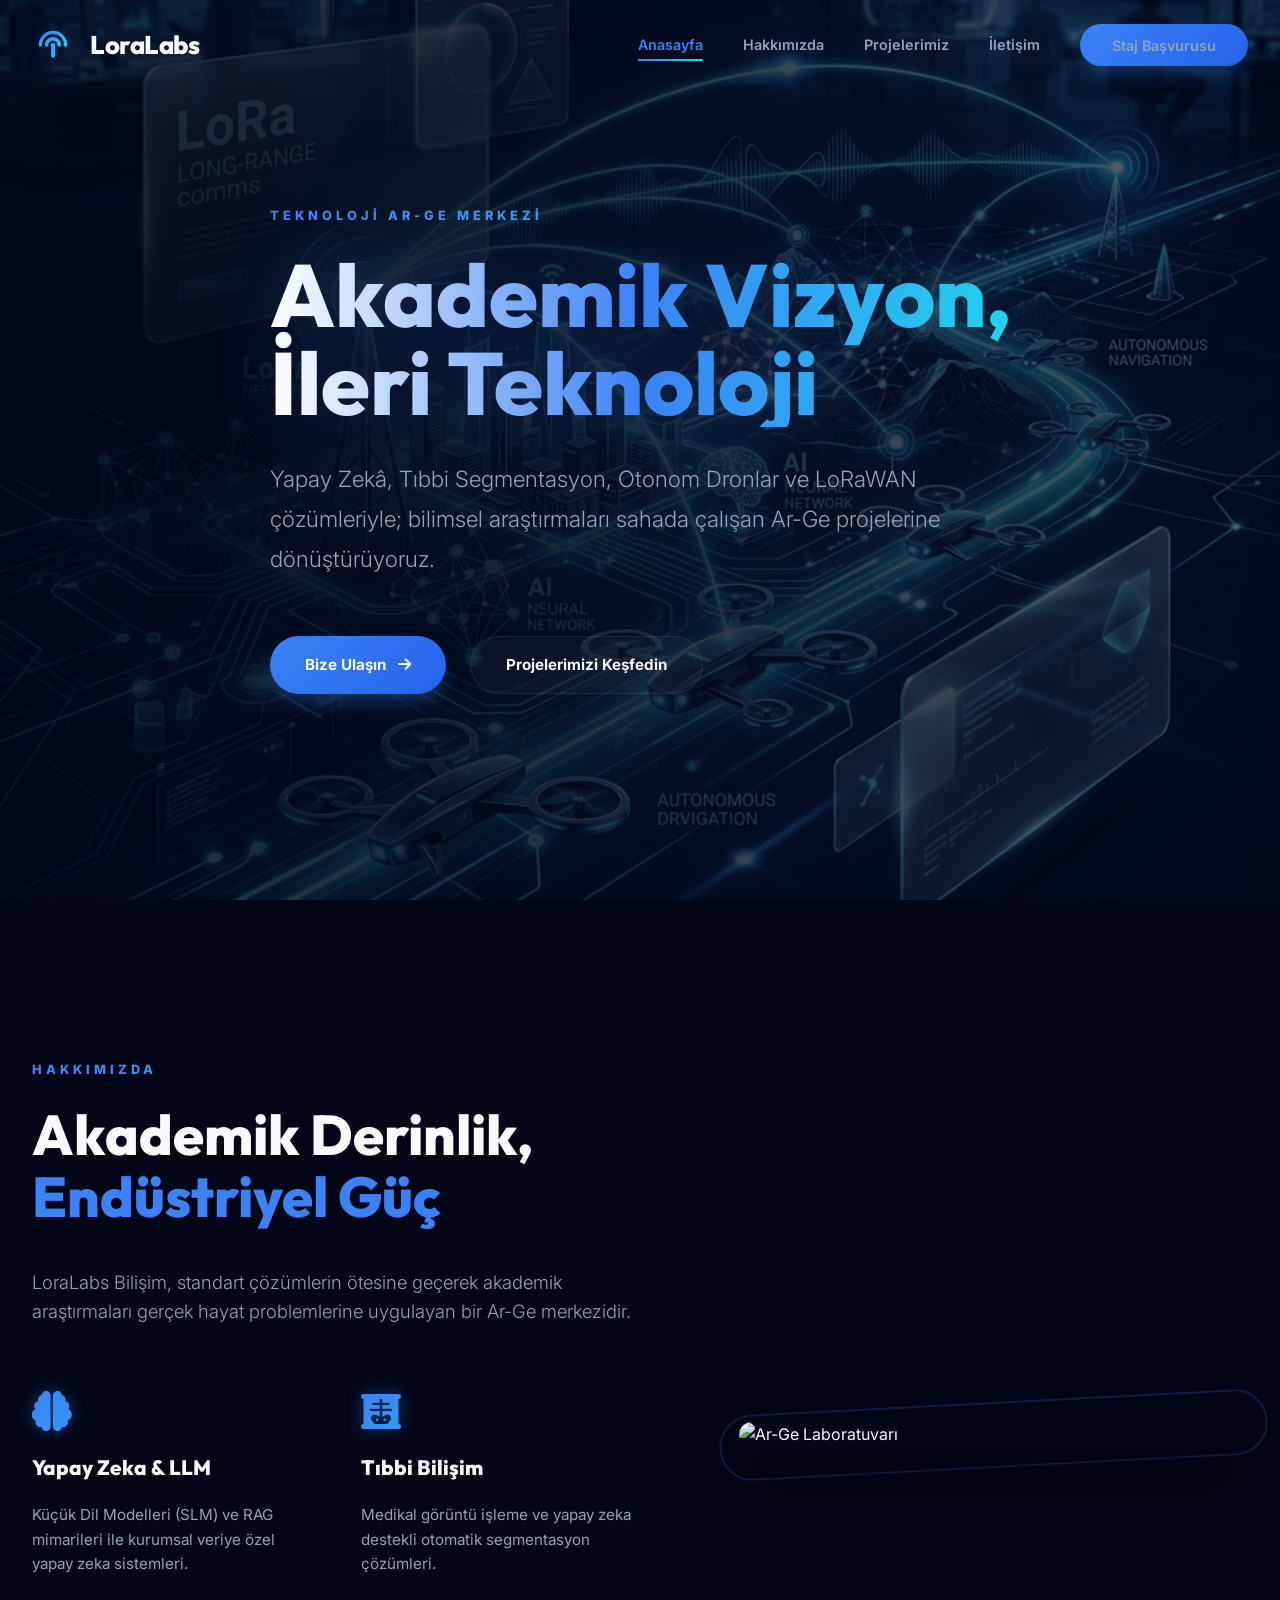
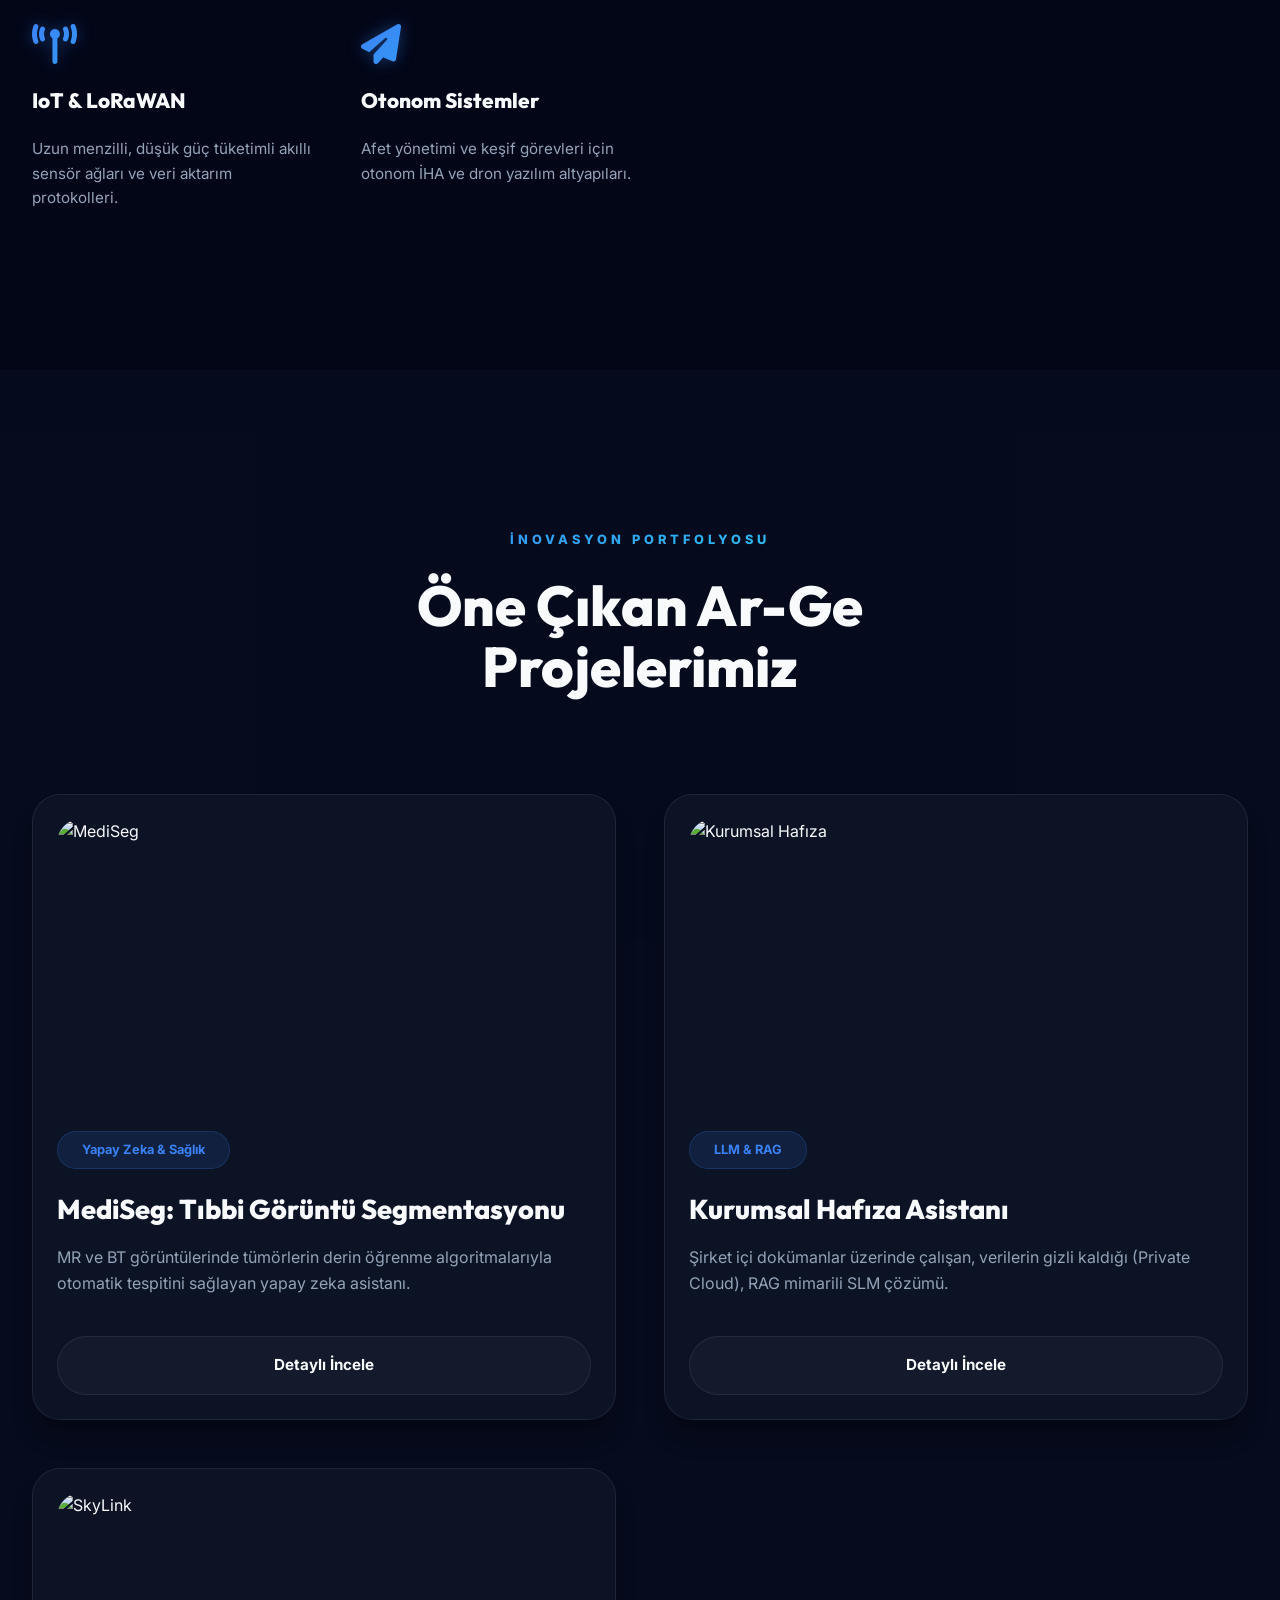
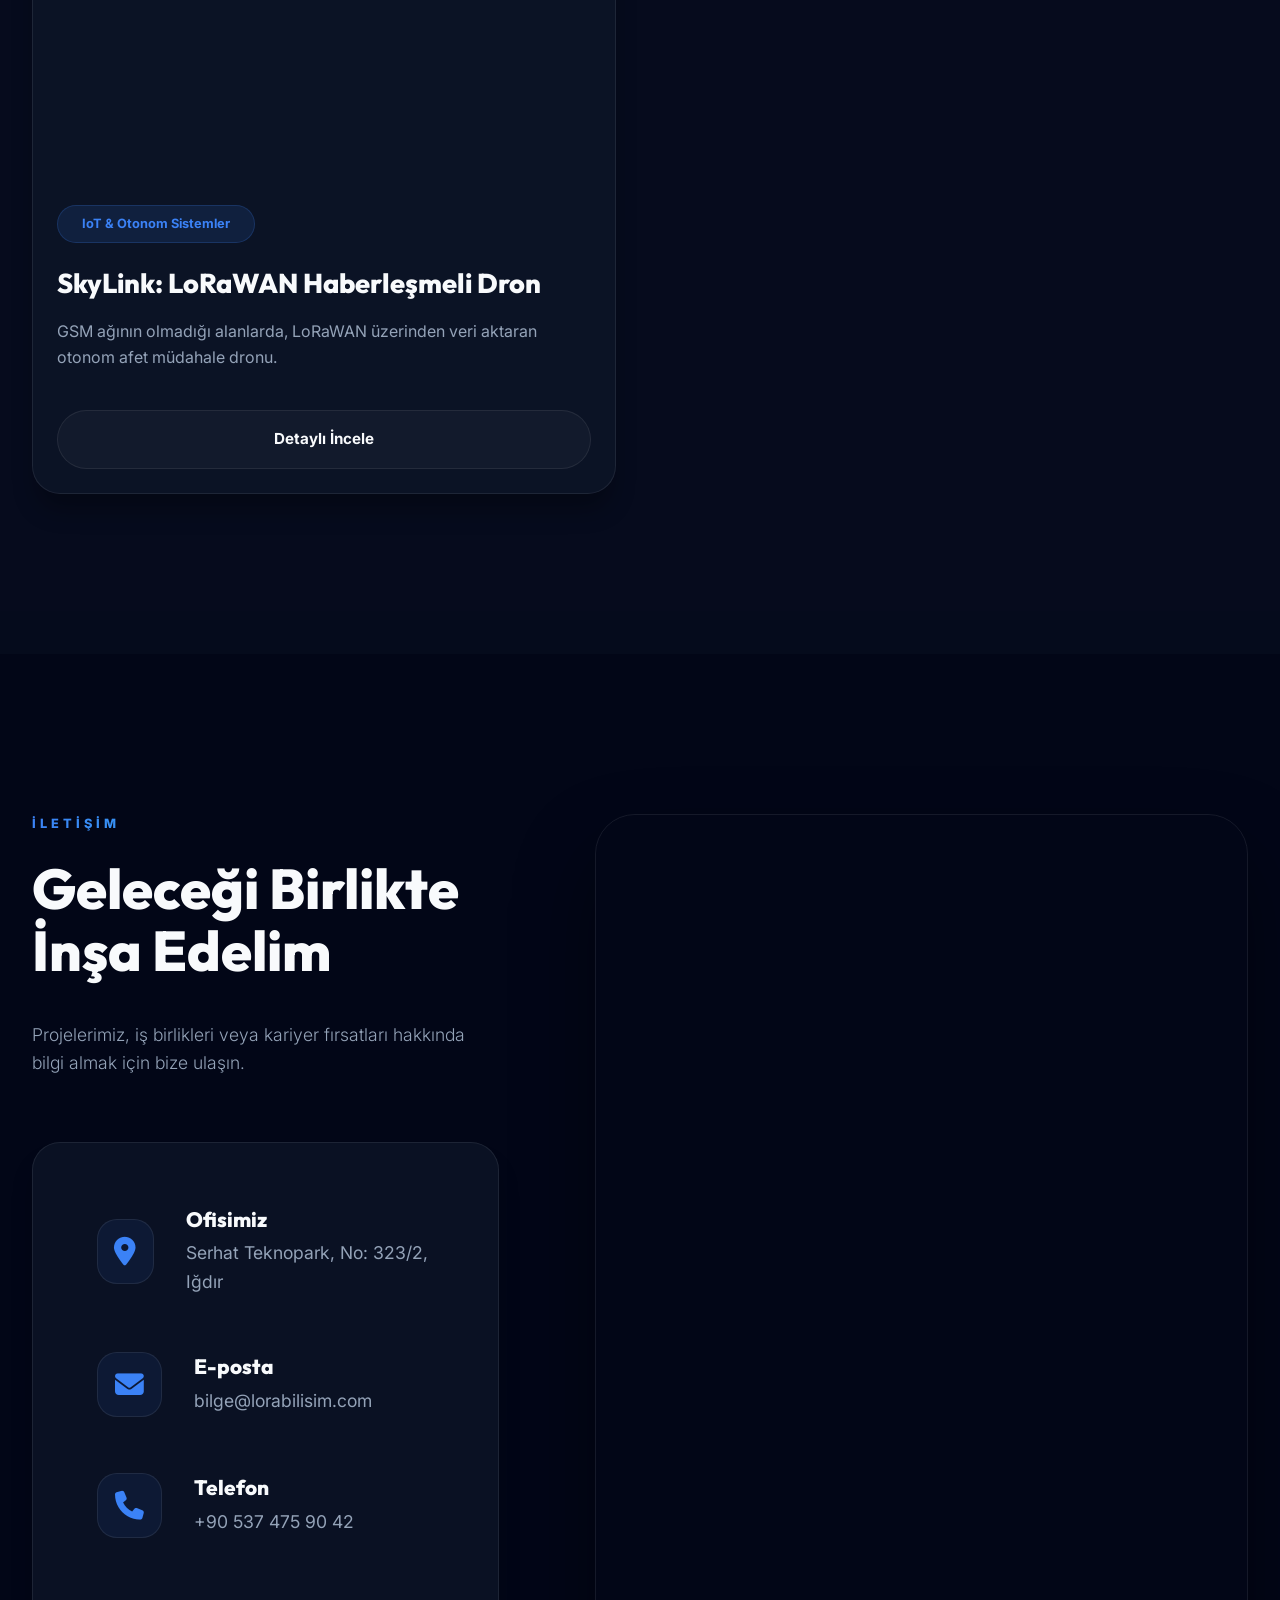
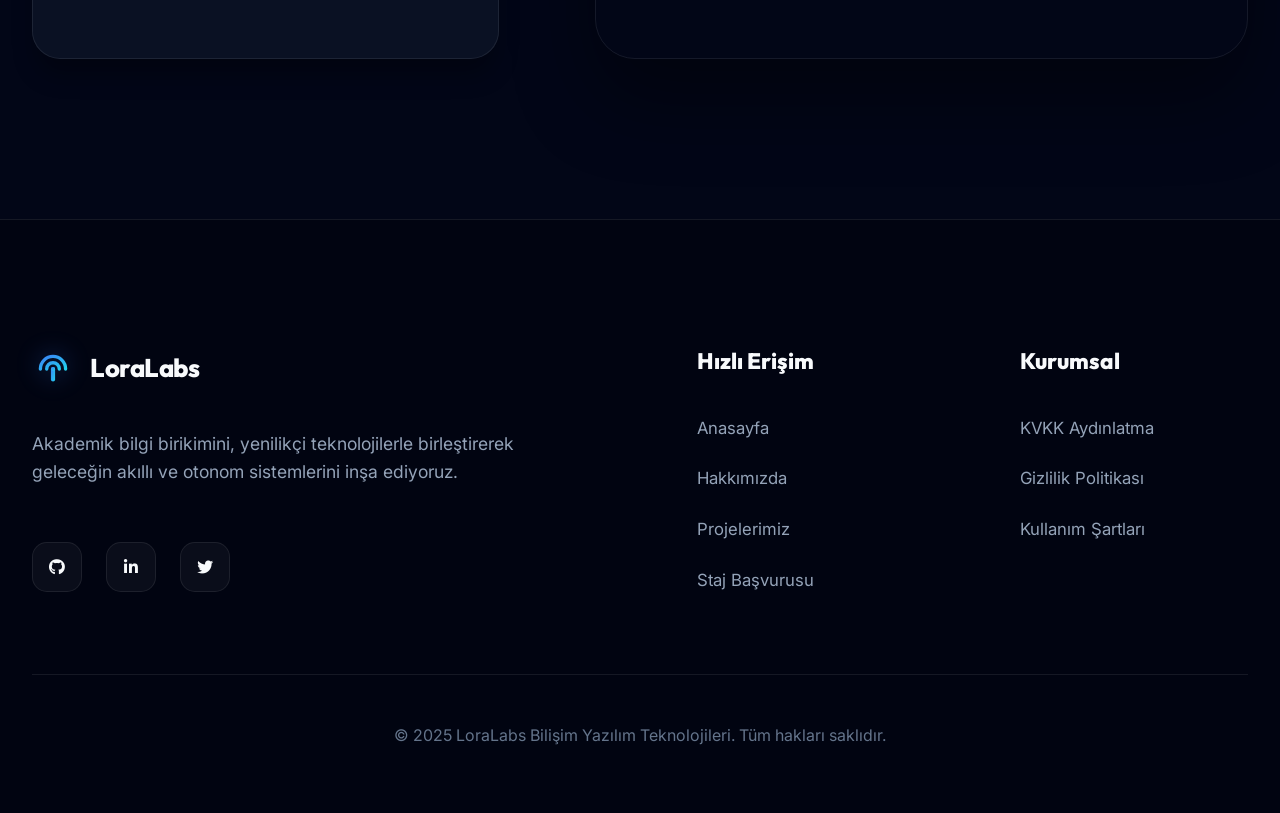
==== index.html @ 4ee9ae0b "Add files via upload" ====
<!DOCTYPE html>
<html lang="tr">
<head>
    <meta charset="UTF-8">
    <meta name="viewport" content="width=device-width, initial-scale=1.0">
    <title>LoraLabs | Akademik Vizyon, İleri Teknoloji Ar-Ge Merkezi</title>
    <meta name="description" content="LoraLabs Bilişim Yazılım Teknolojileri - Yapay Zeka, IoT, LoRaWAN ve Otonom Sistemler Ar-Ge Merkezi.">
    
    <!-- Icons & Fonts -->
    <link rel="stylesheet" href="https://cdnjs.cloudflare.com/ajax/libs/font-awesome/6.4.0/css/all.min.css">
    <link href="https://fonts.googleapis.com/css2?family=Outfit:wght@300;400;600;800&family=Inter:wght@300;400;600&display=swap" rel="stylesheet">
    
    <!-- Custom CSS -->
    <link rel="stylesheet" href="style.css">
</head>
<body>

    <header id="header">
        <div class="container nav-container">
            <a href="index.html" class="logo">
                <img src="logo_lora.svg" alt="LoraLabs">
                <span>LoraLabs</span>
            </a>

            <div class="nav-right">
                <ul class="nav-links" id="nav-links">
                    <li><a href="#home" class="active">Anasayfa</a></li>
                    <li><a href="#about">Hakkımızda</a></li>
                    <li><a href="#projects">Projelerimiz</a></li>
                    <li><a href="#contact">İletişim</a></li>
                    <li><a href="staj.html" class="btn btn-primary" style="padding: 0.6rem 2rem;">Staj Başvurusu</a></li>
                </ul>

                <div class="mobile-toggle" id="mobile-toggle">
                    <i class="fas fa-bars"></i>
                </div>
            </div>
        </div>
    </header>

    <section id="home" class="hero">
        <div class="container">
            <div class="hero-content">
                <span class="section-tag reveal">Teknoloji Ar-Ge Merkezi</span>
                <h1 class="reveal">Akademik Vizyon, <br>İleri Teknoloji</h1>
                <p class="reveal">
                    Yapay Zekâ, Tıbbi Segmentasyon, Otonom Dronlar ve LoRaWAN çözümleriyle; 
                    bilimsel araştırmaları sahada çalışan Ar-Ge projelerine dönüştürüyoruz.
                </p>
                <div class="hero-btns reveal">
                    <a href="#contact" class="btn btn-primary">Bize Ulaşın <i class="fas fa-arrow-right"></i></a>
                    <a href="#projects" class="btn btn-outline">Projelerimizi Keşfedin</a>
                </div>
            </div>
        </div>
    </section>

    <section id="about" class="section">
        <div class="container">
            <div class="about-grid">
                <div class="about-content reveal">
                    <span class="section-tag">Hakkımızda</span>
                    <h2 class="section-title">Akademik Derinlik, <br><span style="color: var(--primary);">Endüstriyel Güç</span></h2>
                    <p style="font-size: 1.15rem; color: var(--text-muted); margin-bottom: 2.5rem; font-weight: 300;">
                        LoraLabs Bilişim, standart çözümlerin ötesine geçerek akademik araştırmaları gerçek hayat problemlerine uygulayan bir Ar-Ge merkezidir. 
                    </p>
                    
                    <div class="feature-grid">
                        <div class="feature-item">
                            <i class="fas fa-brain"></i>
                            <h3>Yapay Zeka & LLM</h3>
                            <p>Küçük Dil Modelleri (SLM) ve RAG mimarileri ile kurumsal veriye özel yapay zeka sistemleri.</p>
                        </div>
                        <div class="feature-item">
                            <i class="fas fa-x-ray"></i>
                            <h3>Tıbbi Bilişim</h3>
                            <p>Medikal görüntü işleme ve yapay zeka destekli otomatik segmentasyon çözümleri.</p>
                        </div>
                        <div class="feature-item">
                            <i class="fas fa-broadcast-tower"></i>
                            <h3>IoT & LoRaWAN</h3>
                            <p>Uzun menzilli, düşük güç tüketimli akıllı sensör ağları ve veri aktarım protokolleri.</p>
                        </div>
                        <div class="feature-item">
                            <i class="fas fa-paper-plane"></i>
                            <h3>Otonom Sistemler</h3>
                            <p>Afet yönetimi ve keşif görevleri için otonom İHA ve dron yazılım altyapıları.</p>
                        </div>
                    </div>
                </div>
                <div class="about-image reveal">
                    <img src="https://images.unsplash.com/photo-1581091226825-a6a2a5aee158?ixlib=rb-1.2.1&auto=format&fit=crop&w=1200&q=80" alt="Ar-Ge Laboratuvarı">
                </div>
            </div>
        </div>
    </section>

    <section id="projects" class="section" style="background: rgba(15, 23, 42, 0.3);">
        <div class="container">
            <div style="text-align: center; max-width: 750px; margin: 0 auto 5rem;">
                <span class="section-tag reveal">İnovasyon Portfolyosu</span>
                <h2 class="section-title reveal">Öne Çıkan Ar-Ge Projelerimiz</h2>
            </div>

            <div class="projects-grid">
                <!-- Project 1 -->
                <div class="project-card glass-card reveal">
                    <div class="project-img">
                        <img src="https://images.unsplash.com/photo-1576091160399-112ba8d25d1d?ixlib=rb-1.2.1&auto=format&fit=crop&w=800&q=80" alt="MediSeg">
                    </div>
                    <span class="project-tag">Yapay Zeka & Sağlık</span>
                    <h3>MediSeg: Tıbbi Görüntü Segmentasyonu</h3>
                    <p>MR ve BT görüntülerinde tümörlerin derin öğrenme algoritmalarıyla otomatik tespitini sağlayan yapay zeka asistanı.</p>
                    <a href="#" class="btn btn-outline" style="width: 100%;">Detaylı İncele</a>
                </div>

                <!-- Project 2 -->
                <div class="project-card glass-card reveal">
                    <div class="project-img">
                        <img src="https://images.unsplash.com/photo-1677442136019-21780ecad995?ixlib=rb-1.2.1&auto=format&fit=crop&w=800&q=80" alt="Kurumsal Hafıza">
                    </div>
                    <span class="project-tag">LLM & RAG</span>
                    <h3>Kurumsal Hafıza Asistanı</h3>
                    <p>Şirket içi dokümanlar üzerinde çalışan, verilerin gizli kaldığı (Private Cloud), RAG mimarili SLM çözümü.</p>
                    <a href="#" class="btn btn-outline" style="width: 100%;">Detaylı İncele</a>
                </div>

                <!-- Project 3 -->
                <div class="project-card glass-card reveal">
                    <div class="project-img">
                        <img src="https://images.unsplash.com/photo-1473968512647-3e447244af8f?ixlib=rb-1.2.1&auto=format&fit=crop&w=800&q=80" alt="SkyLink">
                    </div>
                    <span class="project-tag">IoT & Otonom Sistemler</span>
                    <h3>SkyLink: LoRaWAN Haberleşmeli Dron</h3>
                    <p>GSM ağının olmadığı alanlarda, LoRaWAN üzerinden veri aktaran otonom afet müdahale dronu.</p>
                    <a href="#" class="btn btn-outline" style="width: 100%;">Detaylı İncele</a>
                </div>
            </div>
        </div>
    </section>

    <section id="contact" class="section">
        <div class="container">
            <div class="contact-content">
                <div class="contact-info reveal">
                    <span class="section-tag">İletişim</span>
                    <h2 class="section-title">Geleceği Birlikte <br>İnşa Edelim</h2>
                    <p style="margin-bottom: 4rem; color: var(--text-muted); font-size: 1.1rem; font-weight: 300;">
                        Projelerimiz, iş birlikleri veya kariyer fırsatları hakkında bilgi almak için bize ulaşın.
                    </p>

                    <div class="contact-info-card glass-card">
                        <div class="contact-item">
                            <i class="fas fa-map-marker-alt"></i>
                            <div>
                                <h4>Ofisimiz</h4>
                                <p>Serhat Teknopark, No: 323/2, Iğdır</p>
                            </div>
                        </div>
                        <div class="contact-item">
                            <i class="fas fa-envelope"></i>
                            <div>
                                <h4>E-posta</h4>
                                <a href="mailto:bilge@lorabilisim.com">bilge@lorabilisim.com</a>
                            </div>
                        </div>
                        <div class="contact-item">
                            <i class="fas fa-phone"></i>
                            <div>
                                <h4>Telefon</h4>
                                <a href="tel:+905374759042">+90 537 475 90 42</a>
                            </div>
                        </div>
                    </div>
                </div>

                <div class="map-wrapper reveal">
                    <iframe src="https://www.google.com/maps/embed?pb=!1m18!1m12!1m3!1d98072.27064853944!2d43.99946464945454!3d39.8124095617356!2m3!1f0!2f0!3f0!3m2!1i1024!2i768!4f13.1!3m3!1m2!1s0x406b2fab2a184fc9%3A0x3221cb3bac043e25!2sLoraLabs%20Bili%C5%9Fim%20Yaz%C4%B1l%C4%B1m%20Teknolojileri!5e0!3m2!1str!2str!4v1763994127459!5m2!1str!2str" width="100%" height="100%" style="border:0;" allowfullscreen="" loading="lazy"></iframe>
                </div>
            </div>
        </div>
    </section>

    <footer>
        <div class="container">
            <div class="footer-grid">
                <div class="footer-about">
                    <a href="#" class="logo">
                        <img src="logo_lora.svg" alt="LoraLabs">
                        <span>LoraLabs</span>
                    </a>
                    <p>Akademik bilgi birikimini, yenilikçi teknolojilerle birleştirerek geleceğin akıllı ve otonom sistemlerini inşa ediyoruz.</p>
                    <div class="social-links">
                        <a href="https://github.com/lorabilisim" target="_blank"><i class="fab fa-github"></i></a>
                        <a href="#"><i class="fab fa-linkedin-in"></i></a>
                        <a href="#"><i class="fab fa-twitter"></i></a>
                    </div>
                </div>
                <div class="footer-links">
                    <h4>Hızlı Erişim</h4>
                    <ul>
                        <li><a href="#home">Anasayfa</a></li>
                        <li><a href="#about">Hakkımızda</a></li>
                        <li><a href="#projects">Projelerimiz</a></li>
                        <li><a href="staj.html">Staj Başvurusu</a></li>
                    </ul>
                </div>
                <div class="footer-links">
                    <h4>Kurumsal</h4>
                    <ul>
                        <li><a href="#">KVKK Aydınlatma</a></li>
                        <li><a href="#">Gizlilik Politikası</a></li>
                        <li><a href="#">Kullanım Şartları</a></li>
                    </ul>
                </div>
            </div>
            <div class="footer-bottom">
                <p>&copy; 2025 LoraLabs Bilişim Yazılım Teknolojileri. Tüm hakları saklıdır.</p>
            </div>
        </div>
    </footer>

    <!-- Scripts -->
    <script src="main.js"></script>

    <!-- Google Translate (Optional) -->
    <div id="google_translate_element" style="position: fixed; bottom: 20px; left: 20px; z-index: 2000; opacity: 0.8;"></div>
    <script type="text/javascript">
        function googleTranslateElementInit() {
            new google.translate.TranslateElement({
                pageLanguage: 'tr',
                includedLanguages: 'tr,en,de,fr,es',
                layout: google.translate.TranslateElement.InlineLayout.SIMPLE
            }, 'google_translate_element');
        }
    </script>
    <script type="text/javascript" src="//translate.google.com/translate_a/element.js?cb=googleTranslateElementInit"></script>
</body>
</html>
---- style.css ----
/* 
    LoraLabs Professional Design System
    Colors: Deep Navy, Electric Blue, Cyan
    Fonts: Outfit (Headings), Inter (Body)
*/

:root {
    /* Primary Colors */
    --primary: #3b82f6;
    --primary-dark: #2563eb;
    --primary-light: #60a5fa;
    --primary-glow: rgba(59, 130, 246, 0.4);
    
    /* Semantic Colors */
    --accent: #22d3ee;
    --accent-glow: rgba(34, 211, 238, 0.3);
    --secondary: #0f172a;
    --background: #020617;
    --surface: #0f172a;
    
    /* Text Colors */
    --text-main: #f8fafc;
    --text-muted: #94a3b8;
    --text-dim: #64748b;
    
    /* Glassmorphism */
    --glass-bg: rgba(15, 23, 42, 0.7);
    --glass-border: rgba(255, 255, 255, 0.08);
    --glass-hover: rgba(30, 41, 59, 0.9);
    
    /* Transitions & Shadow */
    --transition-fast: all 0.2s cubic-bezier(0.4, 0, 0.2, 1);
    --transition-base: all 0.4s cubic-bezier(0.4, 0, 0.2, 1);
    --transition-slow: all 0.8s cubic-bezier(0.4, 0, 0.2, 1);
    --shadow-sm: 0 4px 6px -1px rgba(0, 0, 0, 0.1);
    --shadow-xl: 0 20px 25px -5px rgba(0, 0, 0, 0.3);
}

/* --- Base Reset --- */
* {
    margin: 0;
    padding: 0;
    box-sizing: border-box;
    -webkit-font-smoothing: antialiased;
    -moz-osx-font-smoothing: grayscale;
    -webkit-tap-highlight-color: transparent; /* Professional touch feel */
}

html {
    scroll-behavior: smooth;
    font-size: 16px;
}

body {
    background-color: var(--background);
    color: var(--text-main);
    font-family: 'Inter', sans-serif;
    line-height: 1.6;
    overflow-x: hidden;
}

body.menu-open {
    overflow: hidden; /* Prevent background scroll when menu is open */
}

h1, h2, h3, h4, .logo {
    font-family: 'Outfit', sans-serif;
    font-weight: 800;
    line-height: 1.2;
}

a {
    text-decoration: none;
    color: inherit;
    transition: var(--transition-fast);
}

ul {
    list-style: none;
}

img {
    max-width: 100%;
    display: block;
}

/* --- Scrollbar --- */
::-webkit-scrollbar { width: 8px; }
::-webkit-scrollbar-track { background: var(--background); }
::-webkit-scrollbar-thumb { 
    background: linear-gradient(var(--primary), var(--accent));
    border-radius: 10px; 
}

/* --- Layout Components --- */
.container {
    max-width: 1280px;
    margin: 0 auto;
    padding: 0 2rem;
}

.section {
    padding: 10rem 0;
    position: relative;
}

.glass-card {
    background: var(--glass-bg);
    backdrop-filter: blur(16px);
    -webkit-backdrop-filter: blur(16px);
    border: 1px solid var(--glass-border);
    border-radius: 28px;
    box-shadow: var(--shadow-xl);
}

/* --- Buttons --- */
.btn {
    display: inline-flex;
    align-items: center;
    justify-content: center;
    gap: 0.75rem;
    padding: 1rem 2.2rem;
    border-radius: 50px;
    font-weight: 700;
    font-size: 0.95rem;
    cursor: pointer;
    border: none;
    transition: var(--transition-base);
    position: relative;
    overflow: hidden;
    z-index: 1;
}

.btn::before {
    content: '';
    position: absolute;
    top: 0; left: 0; width: 100%; height: 100%;
    background: linear-gradient(45deg, transparent, rgba(255,255,255,0.1), transparent);
    transform: translateX(-100%);
    transition: 0.5s;
    z-index: -1;
}

.btn:hover::before {
    transform: translateX(100%);
}

.btn-primary {
    background: linear-gradient(135deg, var(--primary), var(--primary-dark));
    color: white;
    box-shadow: 0 10px 20px -5px var(--primary-glow);
}

.btn-primary:hover {
    transform: translateY(-4px);
    box-shadow: 0 15px 30px -5px var(--primary-glow);
}

.btn-outline {
    background: rgba(255, 255, 255, 0.03);
    border: 1px solid var(--glass-border);
    color: var(--text-main);
}

.btn-outline:hover {
    background: rgba(255, 255, 255, 0.08);
    border-color: var(--primary);
    transform: translateY(-4px);
}

/* --- Header & Navigation --- */
header {
    position: fixed;
    top: 0;
    width: 100%;
    z-index: 1000;
    transition: var(--transition-base);
    padding: 1.5rem 0;
}

header.scrolled {
    padding: 0.8rem 0;
    background: rgba(2, 6, 23, 0.9);
    backdrop-filter: blur(25px);
    border-bottom: 1px solid var(--glass-border);
    box-shadow: 0 10px 30px rgba(0,0,0,0.3);
}

.nav-container {
    display: flex;
    justify-content: space-between;
    align-items: center;
}

.logo {
    display: flex;
    align-items: center;
    gap: 1rem;
    font-size: 1.6rem;
    letter-spacing: -0.5px;
    z-index: 1002;
}

.logo img {
    height: 42px;
    width: auto;
    filter: drop-shadow(0 0 12px var(--primary-glow));
    transition: var(--transition-base);
}

header.scrolled .logo img {
    height: 36px;
}

.nav-right {
    display: flex;
    align-items: center;
    gap: 2rem;
}

.nav-links {
    display: flex;
    gap: 2.5rem;
    align-items: center;
}

.nav-links a {
    color: var(--text-muted);
    font-weight: 600;
    font-size: 0.9rem;
    position: relative;
    padding: 0.5rem 0;
    transition: var(--transition-fast);
}

.nav-links a:hover, .nav-links a.active {
    color: var(--primary);
}

.nav-links a::after {
    content: '';
    position: absolute;
    bottom: 0; left: 0; width: 0; height: 2px;
    background: linear-gradient(to right, var(--primary), var(--accent));
    transition: var(--transition-base);
}

.nav-links a:hover::after, .nav-links a.active::after {
    width: 100%;
}

.mobile-toggle {
    display: none;
    font-size: 1.5rem;
    color: var(--text-main);
    cursor: pointer;
    z-index: 1002;
    padding: 0.5rem;
    transition: var(--transition-fast);
}

.mobile-toggle:hover {
    color: var(--primary);
    transform: scale(1.1);
}

/* --- Hero Section --- */
.hero {
    height: 100vh;
    display: flex;
    align-items: center;
    background: url('hero_bg.png') no-repeat center center/cover;
    position: relative;
    overflow: hidden;
}

.hero::before {
    content: '';
    position: absolute;
    inset: 0;
    background: radial-gradient(circle at 20% 50%, rgba(2, 6, 23, 0.95) 0%, rgba(2, 6, 23, 0.6) 100%);
}

.hero-content {
    position: relative;
    z-index: 2;
    max-width: 850px;
}

.hero-content h1 {
    font-size: clamp(3rem, 10vw, 5.5rem);
    line-height: 1;
    margin-bottom: 2rem;
    background: linear-gradient(to right, #fff, var(--primary), var(--accent));
    -webkit-background-clip: text;
    -webkit-text-fill-color: transparent;
    filter: drop-shadow(0 0 30px rgba(59, 130, 246, 0.2));
}

.hero-content p {
    font-size: 1.4rem;
    color: var(--text-muted);
    margin-bottom: 3.5rem;
    max-width: 700px;
    font-weight: 300;
    line-height: 1.8;
}

.hero-btns {
    display: flex;
    gap: 1.5rem;
}

/* --- About Section --- */
.about-grid {
    display: grid;
    grid-template-columns: 1.2fr 1fr;
    gap: 6rem;
    align-items: center;
}

.section-tag {
    color: var(--primary);
    text-transform: uppercase;
    font-weight: 800;
    letter-spacing: 4px;
    font-size: 0.8rem;
    margin-bottom: 1.5rem;
    display: block;
    background: linear-gradient(to right, var(--primary), var(--accent));
    -webkit-background-clip: text;
    -webkit-text-fill-color: transparent;
}

.section-title {
    font-size: 3.5rem;
    margin-bottom: 2.5rem;
    line-height: 1.1;
}

.feature-grid {
    display: grid;
    grid-template-columns: 1fr 1fr;
    gap: 3rem;
    margin-top: 4rem;
}

.feature-item {
    display: flex;
    flex-direction: column;
    gap: 1.5rem;
}

.feature-item i {
    font-size: 2.5rem;
    color: var(--primary);
    background: linear-gradient(135deg, var(--primary), var(--accent));
    -webkit-background-clip: text;
    -webkit-text-fill-color: transparent;
    filter: drop-shadow(0 0 8px var(--primary-glow));
}

.feature-item h3 {
    font-size: 1.3rem;
    color: var(--text-main);
}

.feature-item p {
    font-size: 0.95rem;
    color: var(--text-muted);
}

.about-image {
    position: relative;
}

.about-image img {
    width: 100%;
    border-radius: 48px;
    position: relative;
    z-index: 2;
    box-shadow: 0 30px 60px rgba(0,0,0,0.6);
}

.about-image::after {
    content: '';
    position: absolute;
    inset: -20px;
    border: 2px solid var(--primary);
    border-radius: 55px;
    z-index: 1;
    opacity: 0.2;
    transform: rotate(-3deg);
}

/* --- Projects Section --- */
.projects-grid {
    display: grid;
    grid-template-columns: repeat(auto-fit, minmax(380px, 1fr));
    gap: 3rem;
    margin-top: 6rem;
}

.project-card {
    padding: 1.5rem;
    transition: var(--transition-base);
    border: 1px solid var(--glass-border);
}

.project-card:hover {
    transform: translateY(-20px) scale(1.02);
    border-color: var(--primary);
    background: var(--glass-hover);
}

.project-img {
    width: 100%;
    height: 280px;
    border-radius: 24px;
    overflow: hidden;
    margin-bottom: 2rem;
    position: relative;
}

.project-img img {
    width: 100%;
    height: 100%;
    object-fit: cover;
    transition: transform 0.8s ease;
}

.project-card:hover .project-img img {
    transform: scale(1.15);
}

.project-tag {
    background: rgba(59, 130, 246, 0.12);
    color: var(--primary);
    padding: 0.5rem 1.5rem;
    border-radius: 30px;
    font-size: 0.8rem;
    font-weight: 700;
    margin-bottom: 1.5rem;
    display: inline-block;
    border: 1px solid rgba(59, 130, 246, 0.2);
}

.project-card h3 {
    font-size: 1.7rem;
    margin-bottom: 1.2rem;
}

.project-card p {
    color: var(--text-muted);
    font-size: 1rem;
    margin-bottom: 2.5rem;
}

/* --- Contact Section --- */
.contact-content {
    display: grid;
    grid-template-columns: 1fr 1.4fr;
    gap: 6rem;
}

.contact-info-card {
    padding: 4rem;
}

.contact-item {
    display: flex;
    align-items: center;
    gap: 2rem;
    margin-bottom: 3.5rem;
}

.contact-item i {
    font-size: 1.8rem;
    color: var(--primary);
    background: rgba(59, 130, 246, 0.08);
    width: 65px;
    height: 65px;
    display: flex;
    align-items: center;
    justify-content: center;
    border-radius: 20px;
    border: 1px solid var(--glass-border);
}

.contact-item h4 {
    font-size: 1.3rem;
    margin-bottom: 0.5rem;
}

.contact-item p, .contact-item a {
    color: var(--text-muted);
    font-size: 1.1rem;
}

.map-wrapper {
    border-radius: 40px;
    overflow: hidden;
    border: 1px solid var(--glass-border);
    height: 100%;
    min-height: 500px;
    box-shadow: 0 40px 80px rgba(0,0,0,0.4);
}

/* --- Footer --- */
footer {
    padding: 8rem 0 4rem;
    background: #010411;
    border-top: 1px solid var(--glass-border);
}

.footer-grid {
    display: grid;
    grid-template-columns: 2.5fr 1fr 1fr;
    gap: 6rem;
    margin-bottom: 5rem;
}

.footer-about p {
    color: var(--text-muted);
    margin-top: 2.5rem;
    max-width: 500px;
    font-size: 1.1rem;
}

.footer-links h4 {
    margin-bottom: 2.5rem;
    font-size: 1.4rem;
}

.footer-links ul {
    display: grid;
    gap: 1.5rem;
}

.footer-links a {
    color: var(--text-muted);
    font-size: 1.05rem;
}

.footer-links a:hover {
    color: var(--primary);
    padding-left: 10px;
}

.social-links {
    display: flex;
    gap: 1.5rem;
    margin-top: 3.5rem;
}

.social-links a {
    width: 50px;
    height: 50px;
    display: flex;
    align-items: center;
    justify-content: center;
    border-radius: 15px;
    background: rgba(255, 255, 255, 0.04);
    color: var(--text-main);
    border: 1px solid var(--glass-border);
}

.social-links a:hover {
    background: var(--primary);
    transform: translateY(-8px);
}

.footer-bottom {
    text-align: center;
    padding-top: 3rem;
    border-top: 1px solid var(--glass-border);
    color: var(--text-dim);
    font-size: 1rem;
}

/* --- Animations --- */
.reveal {
    opacity: 0;
    transform: translateY(50px);
    transition: var(--transition-slow);
}

.reveal.active {
    opacity: 1;
    transform: translateY(0);
}

/* --- Staj Form Styles --- */
.form-card {
    max-width: 800px;
    margin: 0 auto;
    padding: 4rem;
}

.form-group {
    margin-bottom: 2rem;
}

.form-group label {
    display: block;
    margin-bottom: 0.8rem;
    font-weight: 600;
    color: var(--text-muted);
}

.form-group input, 
.form-group select, 
.form-group textarea {
    width: 100%;
    padding: 1.2rem;
    background: rgba(255, 255, 255, 0.03);
    border: 1px solid var(--glass-border);
    border-radius: 16px;
    color: white;
    font-size: 1rem;
    transition: var(--transition-base);
}

.form-group input:focus, 
.form-group select:focus, 
.form-group textarea:focus {
    outline: none;
    border-color: var(--primary);
    background: rgba(255, 255, 255, 0.07);
    box-shadow: 0 0 0 4px var(--primary-glow);
}

/* --- Responsive --- */
/* --- Responsive & Pro Mobile UI --- */
@media (max-width: 1024px) {
    .nav-links {
        position: fixed;
        top: 0;
        right: -100%;
        width: 100%;
        height: 100vh;
        background: rgba(2, 6, 23, 0.98);
        backdrop-filter: blur(40px);
        -webkit-backdrop-filter: blur(40px);
        flex-direction: column;
        justify-content: center;
        align-items: center;
        transition: 0.6s cubic-bezier(0.77, 0, 0.175, 1);
        z-index: 1001;
        gap: 2.5rem;
        padding: 4rem 2rem;
    }

    .nav-links.active {
        right: 0;
    }

    .nav-links li {
        width: 100%;
        text-align: center;
        opacity: 0;
        transform: translateY(20px);
        transition: 0.4s ease forwards;
    }

    .nav-links.active li {
        opacity: 1;
        transform: translateY(0);
    }

    /* Staggered animation for menu items */
    .nav-links.active li:nth-child(1) { transition-delay: 0.1s; }
    .nav-links.active li:nth-child(2) { transition-delay: 0.2s; }
    .nav-links.active li:nth-child(3) { transition-delay: 0.3s; }
    .nav-links.active li:nth-child(4) { transition-delay: 0.4s; }
    .nav-links.active li:nth-child(5) { transition-delay: 0.5s; }

    .nav-links a {
        font-size: 1.5rem;
        color: var(--text-main);
    }

    .mobile-toggle {
        display: flex;
        align-items: center;
        justify-content: center;
        width: 44px;
        height: 44px;
        border-radius: 12px;
        background: rgba(255, 255, 255, 0.05);
        border: 1px solid var(--glass-border);
    }

    .nav-right {
        gap: 0;
    }

    .section {
        padding: 6rem 0;
    }

    .hero-content h1 {
        font-size: clamp(2.5rem, 12vw, 4rem);
    }

    .hero-content p {
        font-size: 1.1rem;
        margin-bottom: 2.5rem;
    }

    .hero-btns {
        flex-direction: column;
        width: 100%;
    }

    .hero-btns .btn {
        width: 100%;
    }

    .about-grid, .contact-content {
        gap: 4rem;
    }

    .section-title {
        font-size: clamp(2rem, 8vw, 2.8rem);
    }

    .projects-grid {
        grid-template-columns: 1fr;
    }

    .project-card {
        padding: 1rem;
    }

    .contact-info-card {
        padding: 2.5rem 1.5rem;
    }

    .footer-grid {
        gap: 3rem;
    }
}

@media (max-width: 480px) {
    .container {
        padding: 0 1.5rem;
    }

    .logo {
        font-size: 1.4rem;
    }

    .logo img {
        height: 34px;
    }

    .feature-grid {
        gap: 2rem;
    }

    .contact-item {
        gap: 1.2rem;
        margin-bottom: 2.5rem;
    }

    .contact-item i {
        width: 50px;
        height: 50px;
        font-size: 1.5rem;
    }
}
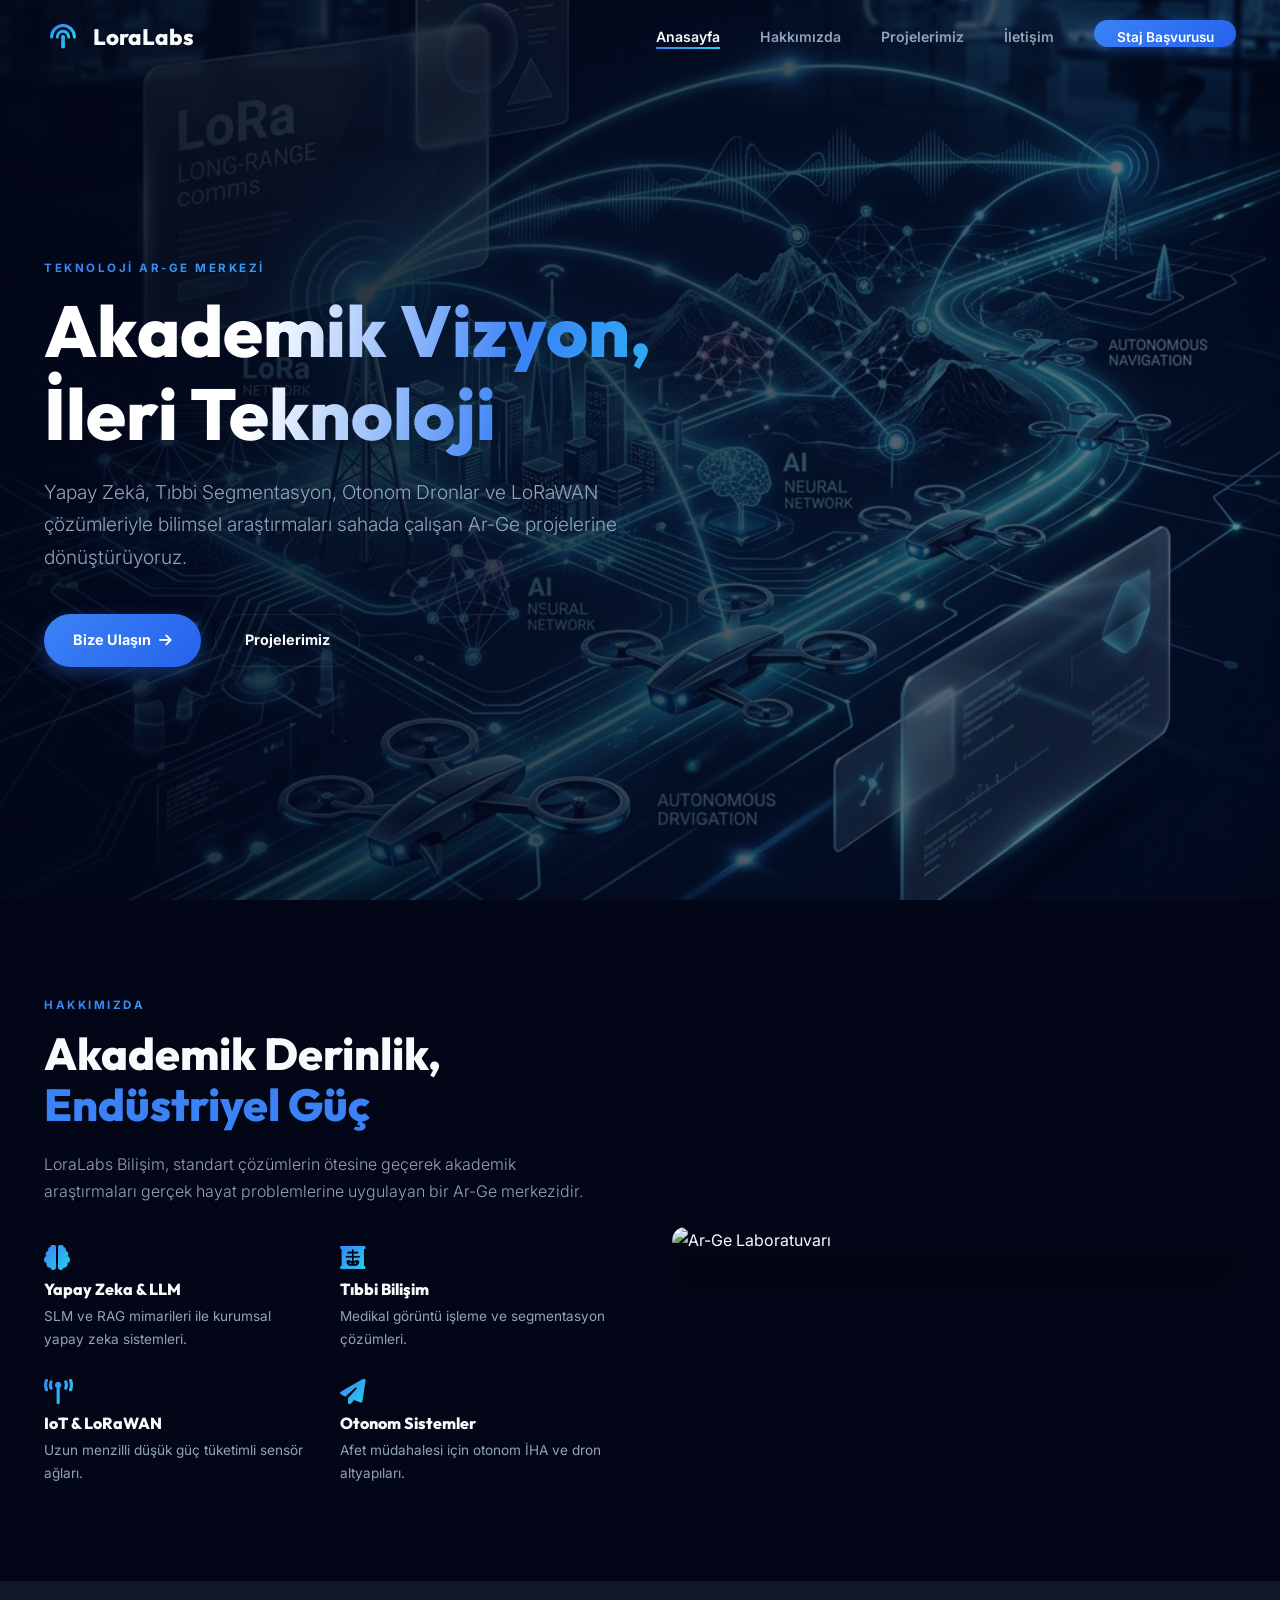
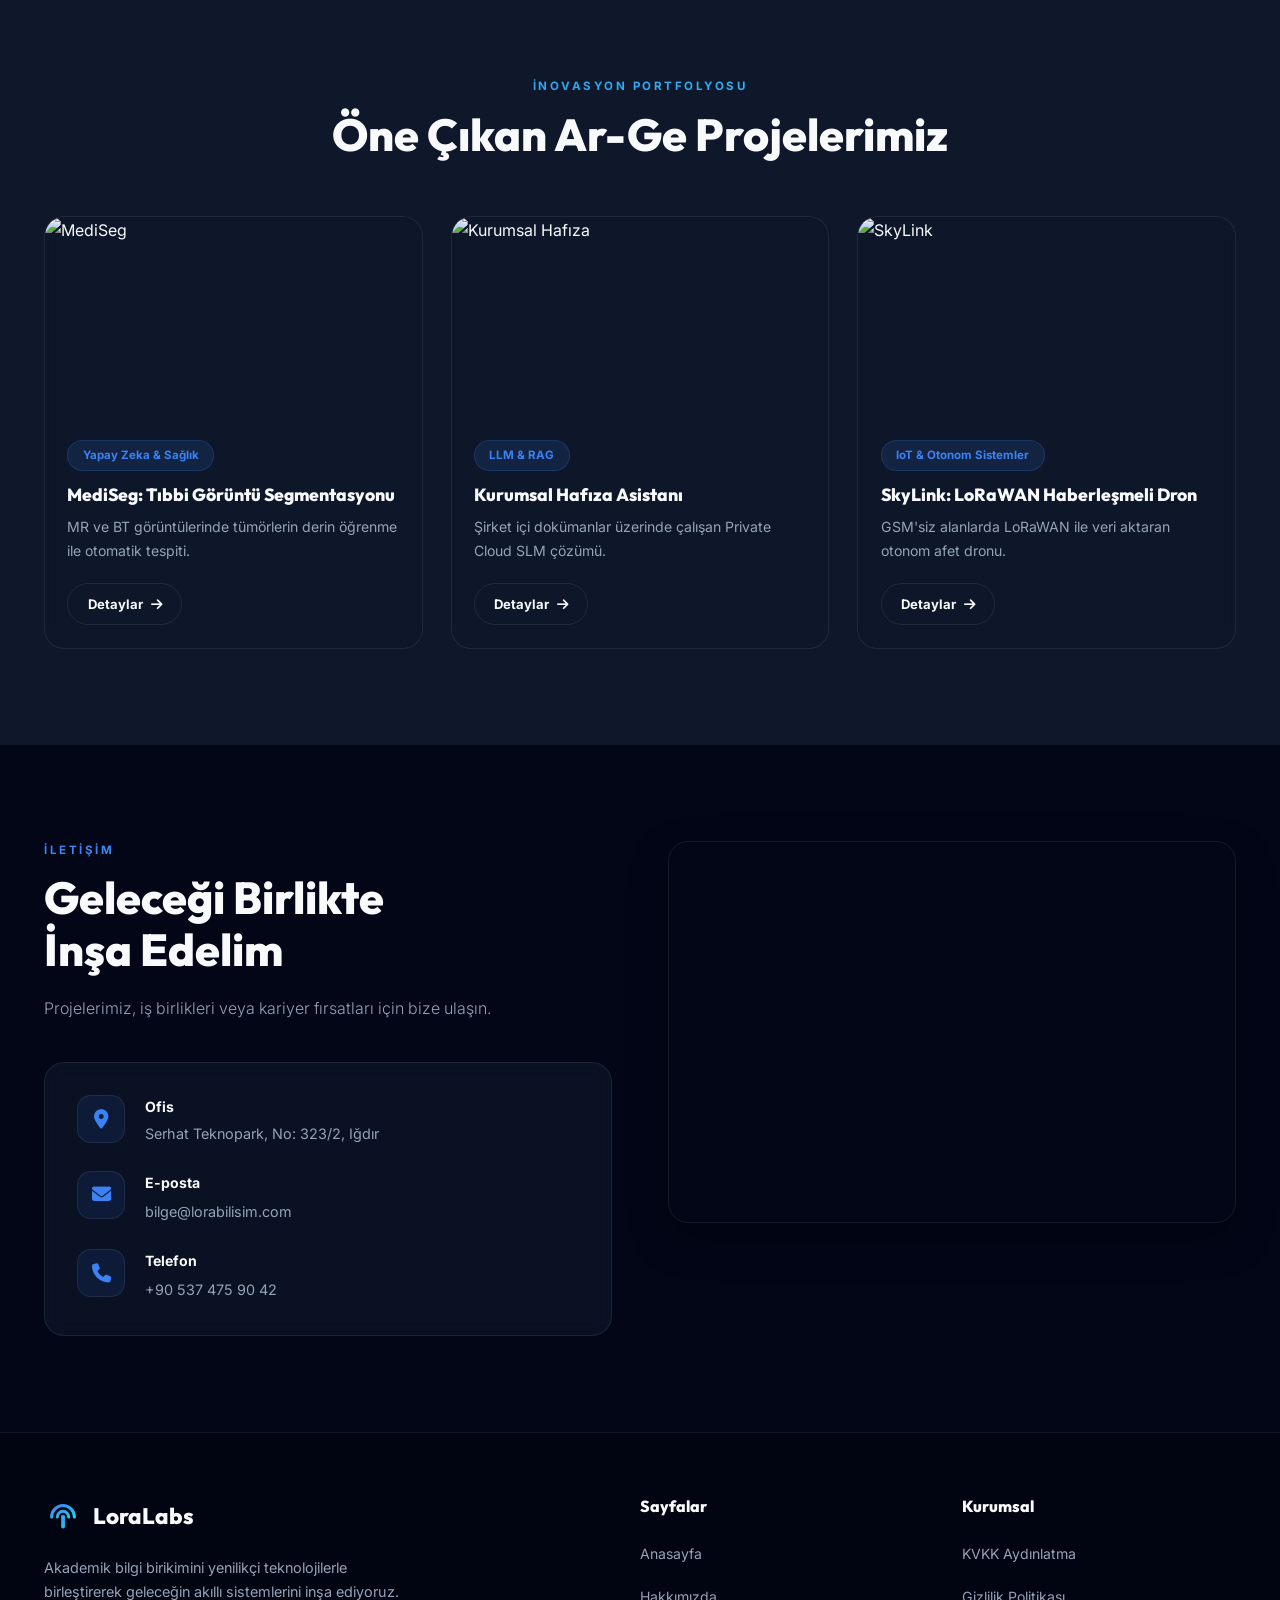
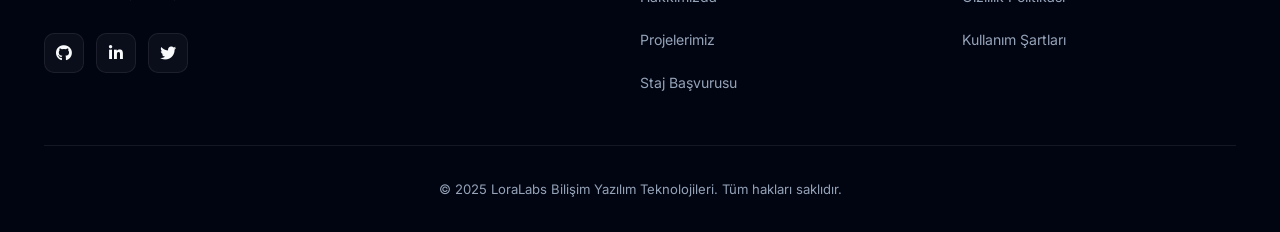
==== commit 26b87eb7: "Add files via upload" ====
--- a/index.html
+++ b/index.html
@@ -2,238 +2,224 @@
 <html lang="tr">
 <head>
     <meta charset="UTF-8">
-    <meta name="viewport" content="width=device-width, initial-scale=1.0">
-    <title>LoraLabs | Akademik Vizyon, İleri Teknoloji Ar-Ge Merkezi</title>
-    <meta name="description" content="LoraLabs Bilişim Yazılım Teknolojileri - Yapay Zeka, IoT, LoRaWAN ve Otonom Sistemler Ar-Ge Merkezi.">
-    
-    <!-- Icons & Fonts -->
+    <meta name="viewport" content="width=device-width, initial-scale=1.0, maximum-scale=1.0">
+    <title>LoraLabs | Akademik Vizyon, İleri Teknoloji</title>
+    <meta name="description" content="LoraLabs Bilişim - Yapay Zeka, IoT, LoRaWAN ve Otonom Sistemler Ar-Ge Merkezi.">
     <link rel="stylesheet" href="https://cdnjs.cloudflare.com/ajax/libs/font-awesome/6.4.0/css/all.min.css">
-    <link href="https://fonts.googleapis.com/css2?family=Outfit:wght@300;400;600;800&family=Inter:wght@300;400;600&display=swap" rel="stylesheet">
-    
-    <!-- Custom CSS -->
+    <link href="https://fonts.googleapis.com/css2?family=Outfit:wght@400;600;800&family=Inter:wght@300;400;600&display=swap" rel="stylesheet">
     <link rel="stylesheet" href="style.css">
 </head>
 <body>
 
-    <header id="header">
-        <div class="container nav-container">
-            <a href="index.html" class="logo">
-                <img src="logo_lora.svg" alt="LoraLabs">
-                <span>LoraLabs</span>
-            </a>
-
-            <div class="nav-right">
-                <ul class="nav-links" id="nav-links">
-                    <li><a href="#home" class="active">Anasayfa</a></li>
+<!-- ============ HEADER ============ -->
+<header id="header">
+    <div class="nav-inner">
+        <a href="#home" class="logo">
+            <img src="logo_lora.svg" alt="LoraLabs Logo">
+            <span>LoraLabs</span>
+        </a>
+        <nav class="nav-menu" id="nav-menu">
+            <ul>
+                <li><a href="#home">Anasayfa</a></li>
+                <li><a href="#about">Hakkımızda</a></li>
+                <li><a href="#projects">Projelerimiz</a></li>
+                <li><a href="#contact">İletişim</a></li>
+                <li><a href="staj.html" class="nav-cta">Staj Başvurusu</a></li>
+            </ul>
+        </nav>
+        <button class="hamburger" id="hamburger" aria-label="Menü">
+            <span></span>
+            <span></span>
+            <span></span>
+        </button>
+    </div>
+</header>
+
+<!-- ============ HERO ============ -->
+<section id="home" class="hero">
+    <div class="hero-overlay"></div>
+    <div class="wrapper">
+        <div class="hero-content">
+            <p class="eyebrow reveal">Teknoloji Ar-Ge Merkezi</p>
+            <h1 class="reveal">Akademik Vizyon,<br>İleri Teknoloji</h1>
+            <p class="hero-desc reveal">
+                Yapay Zekâ, Tıbbi Segmentasyon, Otonom Dronlar ve LoRaWAN çözümleriyle bilimsel araştırmaları sahada çalışan Ar-Ge projelerine dönüştürüyoruz.
+            </p>
+            <div class="hero-actions reveal">
+                <a href="#contact" class="btn btn-primary">Bize Ulaşın <i class="fas fa-arrow-right"></i></a>
+                <a href="#projects" class="btn btn-ghost">Projelerimiz</a>
+            </div>
+        </div>
+    </div>
+</section>
+
+<!-- ============ ABOUT ============ -->
+<section id="about" class="section-pad">
+    <div class="wrapper">
+        <div class="two-col">
+            <div class="col-text reveal">
+                <p class="eyebrow">Hakkımızda</p>
+                <h2>Akademik Derinlik,<br><span class="text-blue">Endüstriyel Güç</span></h2>
+                <p class="body-text">
+                    LoraLabs Bilişim, standart çözümlerin ötesine geçerek akademik araştırmaları gerçek hayat problemlerine uygulayan bir Ar-Ge merkezidir.
+                </p>
+                <div class="features-grid">
+                    <div class="feat">
+                        <i class="fas fa-brain"></i>
+                        <h3>Yapay Zeka &amp; LLM</h3>
+                        <p>SLM ve RAG mimarileri ile kurumsal yapay zeka sistemleri.</p>
+                    </div>
+                    <div class="feat">
+                        <i class="fas fa-x-ray"></i>
+                        <h3>Tıbbi Bilişim</h3>
+                        <p>Medikal görüntü işleme ve segmentasyon çözümleri.</p>
+                    </div>
+                    <div class="feat">
+                        <i class="fas fa-broadcast-tower"></i>
+                        <h3>IoT &amp; LoRaWAN</h3>
+                        <p>Uzun menzilli düşük güç tüketimli sensör ağları.</p>
+                    </div>
+                    <div class="feat">
+                        <i class="fas fa-paper-plane"></i>
+                        <h3>Otonom Sistemler</h3>
+                        <p>Afet müdahalesi için otonom İHA ve dron altyapıları.</p>
+                    </div>
+                </div>
+            </div>
+            <div class="col-img reveal">
+                <img src="https://images.unsplash.com/photo-1581091226825-a6a2a5aee158?auto=format&fit=crop&w=900&q=80" alt="Ar-Ge Laboratuvarı">
+            </div>
+        </div>
+    </div>
+</section>
+
+<!-- ============ PROJECTS ============ -->
+<section id="projects" class="section-pad section-dark">
+    <div class="wrapper">
+        <div class="section-header reveal">
+            <p class="eyebrow">İnovasyon Portfolyosu</p>
+            <h2>Öne Çıkan Ar-Ge Projelerimiz</h2>
+        </div>
+        <div class="cards-grid">
+            <div class="card reveal">
+                <div class="card-img">
+                    <img src="https://images.unsplash.com/photo-1576091160399-112ba8d25d1d?auto=format&fit=crop&w=800&q=80" alt="MediSeg">
+                </div>
+                <div class="card-body">
+                    <span class="badge">Yapay Zeka &amp; Sağlık</span>
+                    <h3>MediSeg: Tıbbi Görüntü Segmentasyonu</h3>
+                    <p>MR ve BT görüntülerinde tümörlerin derin öğrenme ile otomatik tespiti.</p>
+                    <a href="#" class="btn btn-ghost btn-sm">Detaylar <i class="fas fa-arrow-right"></i></a>
+                </div>
+            </div>
+            <div class="card reveal">
+                <div class="card-img">
+                    <img src="https://images.unsplash.com/photo-1677442136019-21780ecad995?auto=format&fit=crop&w=800&q=80" alt="Kurumsal Hafıza">
+                </div>
+                <div class="card-body">
+                    <span class="badge">LLM &amp; RAG</span>
+                    <h3>Kurumsal Hafıza Asistanı</h3>
+                    <p>Şirket içi dokümanlar üzerinde çalışan Private Cloud SLM çözümü.</p>
+                    <a href="#" class="btn btn-ghost btn-sm">Detaylar <i class="fas fa-arrow-right"></i></a>
+                </div>
+            </div>
+            <div class="card reveal">
+                <div class="card-img">
+                    <img src="https://images.unsplash.com/photo-1473968512647-3e447244af8f?auto=format&fit=crop&w=800&q=80" alt="SkyLink">
+                </div>
+                <div class="card-body">
+                    <span class="badge">IoT &amp; Otonom Sistemler</span>
+                    <h3>SkyLink: LoRaWAN Haberleşmeli Dron</h3>
+                    <p>GSM'siz alanlarda LoRaWAN ile veri aktaran otonom afet dronu.</p>
+                    <a href="#" class="btn btn-ghost btn-sm">Detaylar <i class="fas fa-arrow-right"></i></a>
+                </div>
+            </div>
+        </div>
+    </div>
+</section>
+
+<!-- ============ CONTACT ============ -->
+<section id="contact" class="section-pad">
+    <div class="wrapper">
+        <div class="two-col contact-layout">
+            <div class="col-text reveal">
+                <p class="eyebrow">İletişim</p>
+                <h2>Geleceği Birlikte<br>İnşa Edelim</h2>
+                <p class="body-text">Projelerimiz, iş birlikleri veya kariyer fırsatları için bize ulaşın.</p>
+                <div class="contact-list">
+                    <div class="contact-row">
+                        <span class="contact-icon"><i class="fas fa-map-marker-alt"></i></span>
+                        <div>
+                            <strong>Ofis</strong>
+                            <p>Serhat Teknopark, No: 323/2, Iğdır</p>
+                        </div>
+                    </div>
+                    <div class="contact-row">
+                        <span class="contact-icon"><i class="fas fa-envelope"></i></span>
+                        <div>
+                            <strong>E-posta</strong>
+                            <a href="mailto:bilge@lorabilisim.com">bilge@lorabilisim.com</a>
+                        </div>
+                    </div>
+                    <div class="contact-row">
+                        <span class="contact-icon"><i class="fas fa-phone"></i></span>
+                        <div>
+                            <strong>Telefon</strong>
+                            <a href="tel:+905374759042">+90 537 475 90 42</a>
+                        </div>
+                    </div>
+                </div>
+            </div>
+            <div class="map-box reveal">
+                <iframe
+                    src="https://www.google.com/maps/embed?pb=!1m18!1m12!1m3!1d98072.27064853944!2d43.99946464945454!3d39.8124095617356!2m3!1f0!2f0!3f0!3m2!1i1024!2i768!4f13.1!3m3!1m2!1s0x406b2fab2a184fc9%3A0x3221cb3bac043e25!2sLoraLabs%20Bili%C5%9Fim%20Yaz%C4%B1l%C4%B1m%20Teknolojileri!5e0!3m2!1str!2str!4v1763994127459!5m2!1str!2str"
+                    allowfullscreen="" loading="lazy" title="LoraLabs Harita">
+                </iframe>
+            </div>
+        </div>
+    </div>
+</section>
+
+<!-- ============ FOOTER ============ -->
+<footer>
+    <div class="wrapper">
+        <div class="footer-inner">
+            <div class="footer-brand">
+                <a href="#home" class="logo">
+                    <img src="logo_lora.svg" alt="LoraLabs">
+                    <span>LoraLabs</span>
+                </a>
+                <p>Akademik bilgi birikimini yenilikçi teknolojilerle birleştirerek geleceğin akıllı sistemlerini inşa ediyoruz.</p>
+                <div class="socials">
+                    <a href="https://github.com/lorabilisim" target="_blank" rel="noopener"><i class="fab fa-github"></i></a>
+                    <a href="#"><i class="fab fa-linkedin-in"></i></a>
+                    <a href="#"><i class="fab fa-twitter"></i></a>
+                </div>
+            </div>
+            <div class="footer-col">
+                <h4>Sayfalar</h4>
+                <ul>
+                    <li><a href="#home">Anasayfa</a></li>
                     <li><a href="#about">Hakkımızda</a></li>
                     <li><a href="#projects">Projelerimiz</a></li>
-                    <li><a href="#contact">İletişim</a></li>
-                    <li><a href="staj.html" class="btn btn-primary" style="padding: 0.6rem 2rem;">Staj Başvurusu</a></li>
+                    <li><a href="staj.html">Staj Başvurusu</a></li>
                 </ul>
-
-                <div class="mobile-toggle" id="mobile-toggle">
-                    <i class="fas fa-bars"></i>
-                </div>
-            </div>
-        </div>
-    </header>
-
-    <section id="home" class="hero">
-        <div class="container">
-            <div class="hero-content">
-                <span class="section-tag reveal">Teknoloji Ar-Ge Merkezi</span>
-                <h1 class="reveal">Akademik Vizyon, <br>İleri Teknoloji</h1>
-                <p class="reveal">
-                    Yapay Zekâ, Tıbbi Segmentasyon, Otonom Dronlar ve LoRaWAN çözümleriyle; 
-                    bilimsel araştırmaları sahada çalışan Ar-Ge projelerine dönüştürüyoruz.
-                </p>
-                <div class="hero-btns reveal">
-                    <a href="#contact" class="btn btn-primary">Bize Ulaşın <i class="fas fa-arrow-right"></i></a>
-                    <a href="#projects" class="btn btn-outline">Projelerimizi Keşfedin</a>
-                </div>
-            </div>
-        </div>
-    </section>
-
-    <section id="about" class="section">
-        <div class="container">
-            <div class="about-grid">
-                <div class="about-content reveal">
-                    <span class="section-tag">Hakkımızda</span>
-                    <h2 class="section-title">Akademik Derinlik, <br><span style="color: var(--primary);">Endüstriyel Güç</span></h2>
-                    <p style="font-size: 1.15rem; color: var(--text-muted); margin-bottom: 2.5rem; font-weight: 300;">
-                        LoraLabs Bilişim, standart çözümlerin ötesine geçerek akademik araştırmaları gerçek hayat problemlerine uygulayan bir Ar-Ge merkezidir. 
-                    </p>
-                    
-                    <div class="feature-grid">
-                        <div class="feature-item">
-                            <i class="fas fa-brain"></i>
-                            <h3>Yapay Zeka & LLM</h3>
-                            <p>Küçük Dil Modelleri (SLM) ve RAG mimarileri ile kurumsal veriye özel yapay zeka sistemleri.</p>
-                        </div>
-                        <div class="feature-item">
-                            <i class="fas fa-x-ray"></i>
-                            <h3>Tıbbi Bilişim</h3>
-                            <p>Medikal görüntü işleme ve yapay zeka destekli otomatik segmentasyon çözümleri.</p>
-                        </div>
-                        <div class="feature-item">
-                            <i class="fas fa-broadcast-tower"></i>
-                            <h3>IoT & LoRaWAN</h3>
-                            <p>Uzun menzilli, düşük güç tüketimli akıllı sensör ağları ve veri aktarım protokolleri.</p>
-                        </div>
-                        <div class="feature-item">
-                            <i class="fas fa-paper-plane"></i>
-                            <h3>Otonom Sistemler</h3>
-                            <p>Afet yönetimi ve keşif görevleri için otonom İHA ve dron yazılım altyapıları.</p>
-                        </div>
-                    </div>
-                </div>
-                <div class="about-image reveal">
-                    <img src="https://images.unsplash.com/photo-1581091226825-a6a2a5aee158?ixlib=rb-1.2.1&auto=format&fit=crop&w=1200&q=80" alt="Ar-Ge Laboratuvarı">
-                </div>
-            </div>
-        </div>
-    </section>
-
-    <section id="projects" class="section" style="background: rgba(15, 23, 42, 0.3);">
-        <div class="container">
-            <div style="text-align: center; max-width: 750px; margin: 0 auto 5rem;">
-                <span class="section-tag reveal">İnovasyon Portfolyosu</span>
-                <h2 class="section-title reveal">Öne Çıkan Ar-Ge Projelerimiz</h2>
-            </div>
-
-            <div class="projects-grid">
-                <!-- Project 1 -->
-                <div class="project-card glass-card reveal">
-                    <div class="project-img">
-                        <img src="https://images.unsplash.com/photo-1576091160399-112ba8d25d1d?ixlib=rb-1.2.1&auto=format&fit=crop&w=800&q=80" alt="MediSeg">
-                    </div>
-                    <span class="project-tag">Yapay Zeka & Sağlık</span>
-                    <h3>MediSeg: Tıbbi Görüntü Segmentasyonu</h3>
-                    <p>MR ve BT görüntülerinde tümörlerin derin öğrenme algoritmalarıyla otomatik tespitini sağlayan yapay zeka asistanı.</p>
-                    <a href="#" class="btn btn-outline" style="width: 100%;">Detaylı İncele</a>
-                </div>
-
-                <!-- Project 2 -->
-                <div class="project-card glass-card reveal">
-                    <div class="project-img">
-                        <img src="https://images.unsplash.com/photo-1677442136019-21780ecad995?ixlib=rb-1.2.1&auto=format&fit=crop&w=800&q=80" alt="Kurumsal Hafıza">
-                    </div>
-                    <span class="project-tag">LLM & RAG</span>
-                    <h3>Kurumsal Hafıza Asistanı</h3>
-                    <p>Şirket içi dokümanlar üzerinde çalışan, verilerin gizli kaldığı (Private Cloud), RAG mimarili SLM çözümü.</p>
-                    <a href="#" class="btn btn-outline" style="width: 100%;">Detaylı İncele</a>
-                </div>
-
-                <!-- Project 3 -->
-                <div class="project-card glass-card reveal">
-                    <div class="project-img">
-                        <img src="https://images.unsplash.com/photo-1473968512647-3e447244af8f?ixlib=rb-1.2.1&auto=format&fit=crop&w=800&q=80" alt="SkyLink">
-                    </div>
-                    <span class="project-tag">IoT & Otonom Sistemler</span>
-                    <h3>SkyLink: LoRaWAN Haberleşmeli Dron</h3>
-                    <p>GSM ağının olmadığı alanlarda, LoRaWAN üzerinden veri aktaran otonom afet müdahale dronu.</p>
-                    <a href="#" class="btn btn-outline" style="width: 100%;">Detaylı İncele</a>
-                </div>
-            </div>
-        </div>
-    </section>
-
-    <section id="contact" class="section">
-        <div class="container">
-            <div class="contact-content">
-                <div class="contact-info reveal">
-                    <span class="section-tag">İletişim</span>
-                    <h2 class="section-title">Geleceği Birlikte <br>İnşa Edelim</h2>
-                    <p style="margin-bottom: 4rem; color: var(--text-muted); font-size: 1.1rem; font-weight: 300;">
-                        Projelerimiz, iş birlikleri veya kariyer fırsatları hakkında bilgi almak için bize ulaşın.
-                    </p>
-
-                    <div class="contact-info-card glass-card">
-                        <div class="contact-item">
-                            <i class="fas fa-map-marker-alt"></i>
-                            <div>
-                                <h4>Ofisimiz</h4>
-                                <p>Serhat Teknopark, No: 323/2, Iğdır</p>
-                            </div>
-                        </div>
-                        <div class="contact-item">
-                            <i class="fas fa-envelope"></i>
-                            <div>
-                                <h4>E-posta</h4>
-                                <a href="mailto:bilge@lorabilisim.com">bilge@lorabilisim.com</a>
-                            </div>
-                        </div>
-                        <div class="contact-item">
-                            <i class="fas fa-phone"></i>
-                            <div>
-                                <h4>Telefon</h4>
-                                <a href="tel:+905374759042">+90 537 475 90 42</a>
-                            </div>
-                        </div>
-                    </div>
-                </div>
-
-                <div class="map-wrapper reveal">
-                    <iframe src="https://www.google.com/maps/embed?pb=!1m18!1m12!1m3!1d98072.27064853944!2d43.99946464945454!3d39.8124095617356!2m3!1f0!2f0!3f0!3m2!1i1024!2i768!4f13.1!3m3!1m2!1s0x406b2fab2a184fc9%3A0x3221cb3bac043e25!2sLoraLabs%20Bili%C5%9Fim%20Yaz%C4%B1l%C4%B1m%20Teknolojileri!5e0!3m2!1str!2str!4v1763994127459!5m2!1str!2str" width="100%" height="100%" style="border:0;" allowfullscreen="" loading="lazy"></iframe>
-                </div>
-            </div>
-        </div>
-    </section>
-
-    <footer>
-        <div class="container">
-            <div class="footer-grid">
-                <div class="footer-about">
-                    <a href="#" class="logo">
-                        <img src="logo_lora.svg" alt="LoraLabs">
-                        <span>LoraLabs</span>
-                    </a>
-                    <p>Akademik bilgi birikimini, yenilikçi teknolojilerle birleştirerek geleceğin akıllı ve otonom sistemlerini inşa ediyoruz.</p>
-                    <div class="social-links">
-                        <a href="https://github.com/lorabilisim" target="_blank"><i class="fab fa-github"></i></a>
-                        <a href="#"><i class="fab fa-linkedin-in"></i></a>
-                        <a href="#"><i class="fab fa-twitter"></i></a>
-                    </div>
-                </div>
-                <div class="footer-links">
-                    <h4>Hızlı Erişim</h4>
-                    <ul>
-                        <li><a href="#home">Anasayfa</a></li>
-                        <li><a href="#about">Hakkımızda</a></li>
-                        <li><a href="#projects">Projelerimiz</a></li>
-                        <li><a href="staj.html">Staj Başvurusu</a></li>
-                    </ul>
-                </div>
-                <div class="footer-links">
-                    <h4>Kurumsal</h4>
-                    <ul>
-                        <li><a href="#">KVKK Aydınlatma</a></li>
-                        <li><a href="#">Gizlilik Politikası</a></li>
-                        <li><a href="#">Kullanım Şartları</a></li>
-                    </ul>
-                </div>
-            </div>
-            <div class="footer-bottom">
-                <p>&copy; 2025 LoraLabs Bilişim Yazılım Teknolojileri. Tüm hakları saklıdır.</p>
-            </div>
-        </div>
-    </footer>
-
-    <!-- Scripts -->
-    <script src="main.js"></script>
-
-    <!-- Google Translate (Optional) -->
-    <div id="google_translate_element" style="position: fixed; bottom: 20px; left: 20px; z-index: 2000; opacity: 0.8;"></div>
-    <script type="text/javascript">
-        function googleTranslateElementInit() {
-            new google.translate.TranslateElement({
-                pageLanguage: 'tr',
-                includedLanguages: 'tr,en,de,fr,es',
-                layout: google.translate.TranslateElement.InlineLayout.SIMPLE
-            }, 'google_translate_element');
-        }
-    </script>
-    <script type="text/javascript" src="//translate.google.com/translate_a/element.js?cb=googleTranslateElementInit"></script>
+            </div>
+            <div class="footer-col">
+                <h4>Kurumsal</h4>
+                <ul>
+                    <li><a href="#">KVKK Aydınlatma</a></li>
+                    <li><a href="#">Gizlilik Politikası</a></li>
+                    <li><a href="#">Kullanım Şartları</a></li>
+                </ul>
+            </div>
+        </div>
+        <div class="footer-bottom">
+            <p>&copy; 2025 LoraLabs Bilişim Yazılım Teknolojileri. Tüm hakları saklıdır.</p>
+        </div>
+    </div>
+</footer>
+
+<script src="main.js"></script>
 </body>
 </html>
--- a/style.css
+++ b/style.css
@@ -1,772 +1,678 @@
-/* 
-    LoraLabs Professional Design System
-    Colors: Deep Navy, Electric Blue, Cyan
-    Fonts: Outfit (Headings), Inter (Body)
-*/
-
+/* =============================================
+   LoraLabs — Professional Design System
+   Mobile-first, zero-overflow guarantee
+   ============================================= */
+
+/* ---------- VARIABLES ---------- */
 :root {
-    /* Primary Colors */
-    --primary: #3b82f6;
-    --primary-dark: #2563eb;
-    --primary-light: #60a5fa;
-    --primary-glow: rgba(59, 130, 246, 0.4);
-    
-    /* Semantic Colors */
-    --accent: #22d3ee;
-    --accent-glow: rgba(34, 211, 238, 0.3);
-    --secondary: #0f172a;
-    --background: #020617;
-    --surface: #0f172a;
-    
-    /* Text Colors */
-    --text-main: #f8fafc;
-    --text-muted: #94a3b8;
-    --text-dim: #64748b;
-    
-    /* Glassmorphism */
-    --glass-bg: rgba(15, 23, 42, 0.7);
-    --glass-border: rgba(255, 255, 255, 0.08);
-    --glass-hover: rgba(30, 41, 59, 0.9);
-    
-    /* Transitions & Shadow */
-    --transition-fast: all 0.2s cubic-bezier(0.4, 0, 0.2, 1);
-    --transition-base: all 0.4s cubic-bezier(0.4, 0, 0.2, 1);
-    --transition-slow: all 0.8s cubic-bezier(0.4, 0, 0.2, 1);
-    --shadow-sm: 0 4px 6px -1px rgba(0, 0, 0, 0.1);
-    --shadow-xl: 0 20px 25px -5px rgba(0, 0, 0, 0.3);
-}
-
-/* --- Base Reset --- */
-* {
+    --blue:        #3b82f6;
+    --blue-dark:   #2563eb;
+    --cyan:        #22d3ee;
+    --navy:        #020617;
+    --navy-mid:    #0f172a;
+    --navy-light:  #1e293b;
+    --slate:       #94a3b8;
+    --white:       #f8fafc;
+    --glass:       rgba(15,23,42,0.65);
+    --border:      rgba(255,255,255,0.08);
+    --glow:        rgba(59,130,246,0.35);
+    --ease:        cubic-bezier(0.4,0,0.2,1);
+}
+
+/* ---------- RESET ---------- */
+*, *::before, *::after {
+    box-sizing: border-box;
     margin: 0;
     padding: 0;
-    box-sizing: border-box;
-    -webkit-font-smoothing: antialiased;
-    -moz-osx-font-smoothing: grayscale;
-    -webkit-tap-highlight-color: transparent; /* Professional touch feel */
 }
 
 html {
+    font-size: 16px;
     scroll-behavior: smooth;
-    font-size: 16px;
+    /* CRITICAL: lock horizontal scroll at root */
+    overflow-x: clip;
 }
 
 body {
-    background-color: var(--background);
-    color: var(--text-main);
     font-family: 'Inter', sans-serif;
-    line-height: 1.6;
-    overflow-x: hidden;
-}
-
-body.menu-open {
-    overflow: hidden; /* Prevent background scroll when menu is open */
-}
-
-h1, h2, h3, h4, .logo {
-    font-family: 'Outfit', sans-serif;
-    font-weight: 800;
-    line-height: 1.2;
+    background: var(--navy);
+    color: var(--white);
+    line-height: 1.7;
+    /* CRITICAL: prevent any child from causing horizontal scroll */
+    overflow-x: clip;
+    max-width: 100%;
+}
+
+body.no-scroll {
+    overflow: hidden;
+    position: fixed;  /* iOS fix: prevents background from scrolling through */
+    width: 100%;
+    top: 0;
+    left: 0;
+}
+
+img {
+    display: block;
+    max-width: 100%;
+    height: auto;
 }
 
 a {
     text-decoration: none;
     color: inherit;
-    transition: var(--transition-fast);
-}
-
-ul {
-    list-style: none;
-}
-
-img {
-    max-width: 100%;
-    display: block;
-}
-
-/* --- Scrollbar --- */
-::-webkit-scrollbar { width: 8px; }
-::-webkit-scrollbar-track { background: var(--background); }
-::-webkit-scrollbar-thumb { 
-    background: linear-gradient(var(--primary), var(--accent));
-    border-radius: 10px; 
-}
-
-/* --- Layout Components --- */
-.container {
-    max-width: 1280px;
-    margin: 0 auto;
-    padding: 0 2rem;
-}
-
-.section {
-    padding: 10rem 0;
-    position: relative;
-}
-
-.glass-card {
-    background: var(--glass-bg);
-    backdrop-filter: blur(16px);
-    -webkit-backdrop-filter: blur(16px);
-    border: 1px solid var(--glass-border);
-    border-radius: 28px;
-    box-shadow: var(--shadow-xl);
-}
-
-/* --- Buttons --- */
+}
+
+ul { list-style: none; }
+
+h1, h2, h3, h4 {
+    font-family: 'Outfit', sans-serif;
+    font-weight: 800;
+    line-height: 1.15;
+}
+
+/* ---------- LAYOUT CONTAINERS ---------- */
+.wrapper {
+    width: 100%;
+    max-width: 1240px;
+    margin-inline: auto;
+    padding-inline: 1.5rem;
+}
+
+/* ---------- BUTTONS ---------- */
 .btn {
     display: inline-flex;
     align-items: center;
-    justify-content: center;
-    gap: 0.75rem;
-    padding: 1rem 2.2rem;
+    gap: 0.5rem;
+    padding: 0.85rem 1.8rem;
     border-radius: 50px;
     font-weight: 700;
-    font-size: 0.95rem;
+    font-size: 0.9rem;
     cursor: pointer;
     border: none;
-    transition: var(--transition-base);
-    position: relative;
-    overflow: hidden;
-    z-index: 1;
-}
-
-.btn::before {
-    content: '';
-    position: absolute;
-    top: 0; left: 0; width: 100%; height: 100%;
-    background: linear-gradient(45deg, transparent, rgba(255,255,255,0.1), transparent);
-    transform: translateX(-100%);
-    transition: 0.5s;
-    z-index: -1;
-}
-
-.btn:hover::before {
-    transform: translateX(100%);
+    transition: all 0.3s var(--ease);
+    white-space: nowrap;
 }
 
 .btn-primary {
-    background: linear-gradient(135deg, var(--primary), var(--primary-dark));
-    color: white;
-    box-shadow: 0 10px 20px -5px var(--primary-glow);
-}
-
+    background: linear-gradient(135deg, var(--blue), var(--blue-dark));
+    color: #fff;
+    box-shadow: 0 6px 18px var(--glow);
+}
 .btn-primary:hover {
-    transform: translateY(-4px);
-    box-shadow: 0 15px 30px -5px var(--primary-glow);
-}
-
-.btn-outline {
-    background: rgba(255, 255, 255, 0.03);
-    border: 1px solid var(--glass-border);
-    color: var(--text-main);
-}
-
-.btn-outline:hover {
-    background: rgba(255, 255, 255, 0.08);
-    border-color: var(--primary);
-    transform: translateY(-4px);
-}
-
-/* --- Header & Navigation --- */
+    transform: translateY(-3px);
+    box-shadow: 0 10px 28px var(--glow);
+}
+
+.btn-ghost {
+    background: transparent;
+    border: 1.5px solid var(--border);
+    color: var(--white);
+}
+.btn-ghost:hover {
+    border-color: var(--blue);
+    background: rgba(59,130,246,0.08);
+    transform: translateY(-3px);
+}
+
+.btn-sm {
+    padding: 0.55rem 1.2rem;
+    font-size: 0.82rem;
+}
+
+/* ---------- EYEBROW / TAGS ---------- */
+.eyebrow {
+    font-size: 0.72rem;
+    font-weight: 700;
+    letter-spacing: 2.5px;
+    text-transform: uppercase;
+    background: linear-gradient(90deg, var(--blue), var(--cyan));
+    -webkit-background-clip: text;
+    -webkit-text-fill-color: transparent;
+    background-clip: text;
+    margin-bottom: 0.75rem;
+    display: block;
+}
+
+.text-blue { color: var(--blue); }
+
+/* ---------- HEADER ---------- */
 header {
     position: fixed;
     top: 0;
+    left: 0;
+    right: 0;
+    z-index: 100;  /* Lower than menu so menu overlaps header */
+    padding: 1.1rem 0;
+    transition: background 0.4s var(--ease), padding 0.4s var(--ease);
+}
+
+header.sticky {
+    background: rgba(2,6,23,0.9);
+    backdrop-filter: blur(20px);
+    padding: 0.7rem 0;
+    border-bottom: 1px solid var(--border);
+}
+
+.nav-inner {
     width: 100%;
-    z-index: 1000;
-    transition: var(--transition-base);
-    padding: 1.5rem 0;
-}
-
-header.scrolled {
-    padding: 0.8rem 0;
-    background: rgba(2, 6, 23, 0.9);
-    backdrop-filter: blur(25px);
-    border-bottom: 1px solid var(--glass-border);
-    box-shadow: 0 10px 30px rgba(0,0,0,0.3);
-}
-
-.nav-container {
-    display: flex;
+    max-width: 1240px;
+    margin-inline: auto;
+    padding-inline: 1.5rem;
+    display: flex;
+    align-items: center;
     justify-content: space-between;
-    align-items: center;
-}
-
+}
+
+/* Logo */
 .logo {
     display: flex;
     align-items: center;
-    gap: 1rem;
-    font-size: 1.6rem;
-    letter-spacing: -0.5px;
-    z-index: 1002;
-}
-
+    gap: 0.7rem;
+    font-family: 'Outfit', sans-serif;
+    font-weight: 800;
+    font-size: 1.4rem;
+    flex-shrink: 0;
+    z-index: 10001; /* Above menu overlay */
+    position: relative;
+}
 .logo img {
-    height: 42px;
+    height: 38px;
     width: auto;
-    filter: drop-shadow(0 0 12px var(--primary-glow));
-    transition: var(--transition-base);
-}
-
-header.scrolled .logo img {
-    height: 36px;
-}
-
-.nav-right {
-    display: flex;
-    align-items: center;
-    gap: 2rem;
-}
-
-.nav-links {
-    display: flex;
+}
+
+/* Desktop nav */
+.nav-menu ul {
+    display: flex;
+    align-items: center;
     gap: 2.5rem;
-    align-items: center;
-}
-
-.nav-links a {
-    color: var(--text-muted);
+}
+.nav-menu a {
+    font-size: 0.88rem;
     font-weight: 600;
-    font-size: 0.9rem;
+    color: var(--slate);
+    transition: color 0.25s;
     position: relative;
-    padding: 0.5rem 0;
-    transition: var(--transition-fast);
-}
-
-.nav-links a:hover, .nav-links a.active {
-    color: var(--primary);
-}
-
-.nav-links a::after {
+    padding-bottom: 2px;
+}
+.nav-menu a::after {
     content: '';
     position: absolute;
-    bottom: 0; left: 0; width: 0; height: 2px;
-    background: linear-gradient(to right, var(--primary), var(--accent));
-    transition: var(--transition-base);
-}
-
-.nav-links a:hover::after, .nav-links a.active::after {
-    width: 100%;
-}
-
-.mobile-toggle {
+    bottom: -2px;
+    left: 0;
+    width: 0;
+    height: 2px;
+    background: linear-gradient(90deg, var(--blue), var(--cyan));
+    transition: width 0.3s var(--ease);
+}
+.nav-menu a:hover,
+.nav-menu a.active { color: var(--white); }
+.nav-menu a:hover::after,
+.nav-menu a.active::after { width: 100%; }
+
+.nav-cta {
+    background: linear-gradient(135deg, var(--blue), var(--blue-dark)) !important;
+    color: #fff !important;
+    padding: 0.55rem 1.4rem;
+    border-radius: 50px;
+    font-size: 0.85rem !important;
+    box-shadow: 0 4px 14px var(--glow);
+}
+.nav-cta::after { display: none !important; }
+.nav-cta:hover {
+    transform: translateY(-2px);
+    box-shadow: 0 8px 22px var(--glow);
+}
+
+/* Hamburger button */
+.hamburger {
     display: none;
-    font-size: 1.5rem;
-    color: var(--text-main);
+    flex-direction: column;
+    justify-content: center;
+    align-items: center;
+    gap: 5px;
+    width: 42px;
+    height: 42px;
+    border: 1.5px solid var(--border);
+    border-radius: 10px;
+    background: rgba(255,255,255,0.04);
     cursor: pointer;
-    z-index: 1002;
-    padding: 0.5rem;
-    transition: var(--transition-fast);
-}
-
-.mobile-toggle:hover {
-    color: var(--primary);
-    transform: scale(1.1);
-}
-
-/* --- Hero Section --- */
+    z-index: 10001; /* Always on top, even above menu */
+    position: relative;
+    flex-shrink: 0;
+}
+.hamburger span {
+    display: block;
+    width: 20px;
+    height: 2px;
+    background: var(--white);
+    border-radius: 2px;
+    transition: all 0.35s var(--ease);
+    transform-origin: center;
+}
+.hamburger.open span:nth-child(1) { transform: translateY(7px) rotate(45deg); }
+.hamburger.open span:nth-child(2) { opacity: 0; transform: scaleX(0); }
+.hamburger.open span:nth-child(3) { transform: translateY(-7px) rotate(-45deg); }
+
+/* ---------- HERO ---------- */
 .hero {
-    height: 100vh;
-    display: flex;
-    align-items: center;
-    background: url('hero_bg.png') no-repeat center center/cover;
     position: relative;
-    overflow: hidden;
-}
-
-.hero::before {
-    content: '';
+    z-index: 1;        /* Keep hero BELOW the nav overlay */
+    min-height: 100svh;
+    display: flex;
+    align-items: center;
+    padding-top: 90px;
+    padding-bottom: 4rem;
+    background: url('hero_bg.png') center center / cover no-repeat;
+}
+
+.hero-overlay {
     position: absolute;
     inset: 0;
-    background: radial-gradient(circle at 20% 50%, rgba(2, 6, 23, 0.95) 0%, rgba(2, 6, 23, 0.6) 100%);
+    background: linear-gradient(105deg,
+        rgba(2,6,23,0.93) 0%,
+        rgba(2,6,23,0.70) 55%,
+        rgba(2,6,23,0.45) 100%);
+    pointer-events: none;
 }
 
 .hero-content {
     position: relative;
     z-index: 2;
-    max-width: 850px;
+    max-width: 720px;
 }
 
 .hero-content h1 {
-    font-size: clamp(3rem, 10vw, 5.5rem);
-    line-height: 1;
-    margin-bottom: 2rem;
-    background: linear-gradient(to right, #fff, var(--primary), var(--accent));
+    font-size: clamp(2rem, 6vw, 4.5rem);
+    margin-bottom: 1.25rem;
+    background: linear-gradient(100deg, #fff 30%, var(--blue) 65%, var(--cyan) 100%);
     -webkit-background-clip: text;
     -webkit-text-fill-color: transparent;
-    filter: drop-shadow(0 0 30px rgba(59, 130, 246, 0.2));
-}
-
-.hero-content p {
-    font-size: 1.4rem;
-    color: var(--text-muted);
+    background-clip: text;
+    /* CRITICAL: prevent overflow on small screens */
+    overflow-wrap: break-word;
+    word-break: break-word;
+}
+
+.hero-desc {
+    font-size: clamp(0.95rem, 2.2vw, 1.2rem);
+    color: var(--slate);
+    margin-bottom: 2.5rem;
+    font-weight: 300;
+    max-width: 580px;
+}
+
+.hero-actions {
+    display: flex;
+    flex-wrap: wrap;
+    gap: 0.9rem;
+}
+
+/* ---------- SECTION UTILITIES ---------- */
+.section-pad {
+    padding-block: 6rem;
+}
+.section-dark {
+    background: var(--navy-mid);
+}
+.section-header {
+    text-align: center;
     margin-bottom: 3.5rem;
-    max-width: 700px;
+}
+.section-header h2 {
+    font-size: clamp(1.8rem, 4vw, 2.8rem);
+    margin-top: 0.5rem;
+}
+
+/* ---------- TWO-COL LAYOUT ---------- */
+.two-col {
+    display: grid;
+    grid-template-columns: 1fr 1fr;
+    gap: 4rem;
+    align-items: center;
+}
+
+.col-text h2 {
+    font-size: clamp(1.8rem, 4vw, 2.8rem);
+    margin-bottom: 1.25rem;
+    margin-top: 0.5rem;
+}
+
+.body-text {
+    color: var(--slate);
+    margin-bottom: 2.5rem;
     font-weight: 300;
-    line-height: 1.8;
-}
-
-.hero-btns {
-    display: flex;
-    gap: 1.5rem;
-}
-
-/* --- About Section --- */
-.about-grid {
+}
+
+.col-img img {
+    width: 100%;
+    border-radius: 28px;
+    box-shadow: 0 20px 50px rgba(0,0,0,0.55);
+}
+
+/* Features grid inside About */
+.features-grid {
     display: grid;
-    grid-template-columns: 1.2fr 1fr;
-    gap: 6rem;
-    align-items: center;
-}
-
-.section-tag {
-    color: var(--primary);
-    text-transform: uppercase;
-    font-weight: 800;
-    letter-spacing: 4px;
-    font-size: 0.8rem;
-    margin-bottom: 1.5rem;
-    display: block;
-    background: linear-gradient(to right, var(--primary), var(--accent));
+    grid-template-columns: 1fr 1fr;
+    gap: 1.75rem;
+}
+
+.feat i {
+    font-size: 1.6rem;
+    margin-bottom: 0.6rem;
+    background: linear-gradient(135deg, var(--blue), var(--cyan));
     -webkit-background-clip: text;
     -webkit-text-fill-color: transparent;
-}
-
-.section-title {
-    font-size: 3.5rem;
-    margin-bottom: 2.5rem;
-    line-height: 1.1;
-}
-
-.feature-grid {
+    background-clip: text;
+}
+.feat h3 { font-size: 1rem; margin-bottom: 0.4rem; }
+.feat p { font-size: 0.85rem; color: var(--slate); }
+
+/* ---------- PROJECT CARDS ---------- */
+.cards-grid {
     display: grid;
-    grid-template-columns: 1fr 1fr;
-    gap: 3rem;
-    margin-top: 4rem;
-}
-
-.feature-item {
-    display: flex;
-    flex-direction: column;
-    gap: 1.5rem;
-}
-
-.feature-item i {
-    font-size: 2.5rem;
-    color: var(--primary);
-    background: linear-gradient(135deg, var(--primary), var(--accent));
-    -webkit-background-clip: text;
-    -webkit-text-fill-color: transparent;
-    filter: drop-shadow(0 0 8px var(--primary-glow));
-}
-
-.feature-item h3 {
-    font-size: 1.3rem;
-    color: var(--text-main);
-}
-
-.feature-item p {
-    font-size: 0.95rem;
-    color: var(--text-muted);
-}
-
-.about-image {
-    position: relative;
-}
-
-.about-image img {
-    width: 100%;
-    border-radius: 48px;
-    position: relative;
-    z-index: 2;
-    box-shadow: 0 30px 60px rgba(0,0,0,0.6);
-}
-
-.about-image::after {
-    content: '';
-    position: absolute;
-    inset: -20px;
-    border: 2px solid var(--primary);
-    border-radius: 55px;
-    z-index: 1;
-    opacity: 0.2;
-    transform: rotate(-3deg);
-}
-
-/* --- Projects Section --- */
-.projects-grid {
-    display: grid;
-    grid-template-columns: repeat(auto-fit, minmax(380px, 1fr));
-    gap: 3rem;
-    margin-top: 6rem;
-}
-
-.project-card {
-    padding: 1.5rem;
-    transition: var(--transition-base);
-    border: 1px solid var(--glass-border);
-}
-
-.project-card:hover {
-    transform: translateY(-20px) scale(1.02);
-    border-color: var(--primary);
-    background: var(--glass-hover);
-}
-
-.project-img {
-    width: 100%;
-    height: 280px;
-    border-radius: 24px;
+    grid-template-columns: repeat(3, 1fr);
+    gap: 1.75rem;
+}
+
+.card {
+    background: var(--glass);
+    border: 1px solid var(--border);
+    border-radius: 20px;
     overflow: hidden;
-    margin-bottom: 2rem;
-    position: relative;
-}
-
-.project-img img {
+    transition: transform 0.35s var(--ease), border-color 0.35s var(--ease);
+    backdrop-filter: blur(10px);
+}
+.card:hover {
+    transform: translateY(-8px);
+    border-color: var(--blue);
+}
+
+.card-img {
+    height: 200px;
+    overflow: hidden;
+}
+.card-img img {
     width: 100%;
     height: 100%;
     object-fit: cover;
-    transition: transform 0.8s ease;
-}
-
-.project-card:hover .project-img img {
-    transform: scale(1.15);
-}
-
-.project-tag {
-    background: rgba(59, 130, 246, 0.12);
-    color: var(--primary);
-    padding: 0.5rem 1.5rem;
-    border-radius: 30px;
-    font-size: 0.8rem;
+    transition: transform 0.6s var(--ease);
+}
+.card:hover .card-img img { transform: scale(1.08); }
+
+.card-body {
+    padding: 1.4rem;
+}
+
+.badge {
+    display: inline-block;
+    font-size: 0.72rem;
     font-weight: 700;
+    padding: 0.3rem 0.9rem;
+    border-radius: 20px;
+    background: rgba(59,130,246,0.12);
+    color: var(--blue);
+    border: 1px solid rgba(59,130,246,0.2);
+    margin-bottom: 0.85rem;
+}
+
+.card-body h3 {
+    font-size: 1.1rem;
+    margin-bottom: 0.65rem;
+}
+
+.card-body > p {
+    font-size: 0.88rem;
+    color: var(--slate);
+    margin-bottom: 1.25rem;
+}
+
+/* ---------- CONTACT ---------- */
+.contact-layout {
+    gap: 3.5rem;
+    align-items: start;
+}
+
+.contact-list {
+    display: flex;
+    flex-direction: column;
+    gap: 1.5rem;
+    margin-top: 2rem;
+    background: var(--glass);
+    border: 1px solid var(--border);
+    border-radius: 20px;
+    padding: 2rem;
+    backdrop-filter: blur(10px);
+}
+
+.contact-row {
+    display: flex;
+    align-items: flex-start;
+    gap: 1.25rem;
+}
+
+.contact-icon {
+    width: 48px;
+    height: 48px;
+    flex-shrink: 0;
+    display: flex;
+    align-items: center;
+    justify-content: center;
+    border-radius: 14px;
+    background: rgba(59,130,246,0.1);
+    border: 1px solid var(--border);
+    font-size: 1.2rem;
+    color: var(--blue);
+}
+
+.contact-row strong {
+    display: block;
+    font-size: 0.88rem;
+    margin-bottom: 0.2rem;
+}
+.contact-row p,
+.contact-row a {
+    font-size: 0.9rem;
+    color: var(--slate);
+}
+.contact-row a:hover { color: var(--blue); }
+
+.map-box {
+    border-radius: 20px;
+    overflow: hidden;
+    border: 1px solid var(--border);
+    min-height: 380px;
+    box-shadow: 0 16px 40px rgba(0,0,0,0.3);
+}
+.map-box iframe {
+    width: 100%;
+    height: 100%;
+    min-height: 380px;
+    border: none;
+    display: block;
+}
+
+/* ---------- FOOTER ---------- */
+footer {
+    background: #010411;
+    border-top: 1px solid var(--border);
+    padding-block: 4rem 2rem;
+}
+
+.footer-inner {
+    display: grid;
+    grid-template-columns: 2fr 1fr 1fr;
+    gap: 3rem;
+    padding-bottom: 3rem;
+    border-bottom: 1px solid var(--border);
+}
+
+.footer-brand p {
+    color: var(--slate);
+    font-size: 0.9rem;
+    margin-top: 1.25rem;
+    max-width: 380px;
+}
+
+.socials {
+    display: flex;
+    gap: 0.75rem;
+    margin-top: 1.75rem;
+}
+.socials a {
+    width: 40px;
+    height: 40px;
+    display: flex;
+    align-items: center;
+    justify-content: center;
+    border-radius: 10px;
+    background: rgba(255,255,255,0.04);
+    border: 1px solid var(--border);
+    transition: all 0.3s var(--ease);
+}
+.socials a:hover {
+    background: var(--blue);
+    border-color: var(--blue);
+    transform: translateY(-3px);
+}
+
+.footer-col h4 {
+    font-size: 1rem;
     margin-bottom: 1.5rem;
-    display: inline-block;
-    border: 1px solid rgba(59, 130, 246, 0.2);
-}
-
-.project-card h3 {
-    font-size: 1.7rem;
-    margin-bottom: 1.2rem;
-}
-
-.project-card p {
-    color: var(--text-muted);
-    font-size: 1rem;
-    margin-bottom: 2.5rem;
-}
-
-/* --- Contact Section --- */
-.contact-content {
-    display: grid;
-    grid-template-columns: 1fr 1.4fr;
-    gap: 6rem;
-}
-
-.contact-info-card {
-    padding: 4rem;
-}
-
-.contact-item {
-    display: flex;
-    align-items: center;
-    gap: 2rem;
-    margin-bottom: 3.5rem;
-}
-
-.contact-item i {
-    font-size: 1.8rem;
-    color: var(--primary);
-    background: rgba(59, 130, 246, 0.08);
-    width: 65px;
-    height: 65px;
-    display: flex;
-    align-items: center;
-    justify-content: center;
-    border-radius: 20px;
-    border: 1px solid var(--glass-border);
-}
-
-.contact-item h4 {
-    font-size: 1.3rem;
-    margin-bottom: 0.5rem;
-}
-
-.contact-item p, .contact-item a {
-    color: var(--text-muted);
-    font-size: 1.1rem;
-}
-
-.map-wrapper {
-    border-radius: 40px;
-    overflow: hidden;
-    border: 1px solid var(--glass-border);
-    height: 100%;
-    min-height: 500px;
-    box-shadow: 0 40px 80px rgba(0,0,0,0.4);
-}
-
-/* --- Footer --- */
-footer {
-    padding: 8rem 0 4rem;
-    background: #010411;
-    border-top: 1px solid var(--glass-border);
-}
-
-.footer-grid {
-    display: grid;
-    grid-template-columns: 2.5fr 1fr 1fr;
-    gap: 6rem;
-    margin-bottom: 5rem;
-}
-
-.footer-about p {
-    color: var(--text-muted);
-    margin-top: 2.5rem;
-    max-width: 500px;
-    font-size: 1.1rem;
-}
-
-.footer-links h4 {
-    margin-bottom: 2.5rem;
-    font-size: 1.4rem;
-}
-
-.footer-links ul {
-    display: grid;
-    gap: 1.5rem;
-}
-
-.footer-links a {
-    color: var(--text-muted);
-    font-size: 1.05rem;
-}
-
-.footer-links a:hover {
-    color: var(--primary);
-    padding-left: 10px;
-}
-
-.social-links {
-    display: flex;
-    gap: 1.5rem;
-    margin-top: 3.5rem;
-}
-
-.social-links a {
-    width: 50px;
-    height: 50px;
-    display: flex;
-    align-items: center;
-    justify-content: center;
-    border-radius: 15px;
-    background: rgba(255, 255, 255, 0.04);
-    color: var(--text-main);
-    border: 1px solid var(--glass-border);
-}
-
-.social-links a:hover {
-    background: var(--primary);
-    transform: translateY(-8px);
-}
+    color: var(--white);
+}
+.footer-col ul { display: flex; flex-direction: column; gap: 1rem; }
+.footer-col a {
+    font-size: 0.88rem;
+    color: var(--slate);
+    transition: color 0.25s, padding-left 0.25s;
+}
+.footer-col a:hover { color: var(--blue); padding-left: 5px; }
 
 .footer-bottom {
+    padding-top: 2rem;
     text-align: center;
-    padding-top: 3rem;
-    border-top: 1px solid var(--glass-border);
-    color: var(--text-dim);
-    font-size: 1rem;
-}
-
-/* --- Animations --- */
+    font-size: 0.82rem;
+    color: var(--slate);
+}
+
+/* ---------- REVEAL ANIMATION ---------- */
 .reveal {
     opacity: 0;
-    transform: translateY(50px);
-    transition: var(--transition-slow);
-}
-
-.reveal.active {
+    transform: translateY(28px);
+    transition: opacity 0.7s var(--ease), transform 0.7s var(--ease);
+}
+.reveal.visible {
     opacity: 1;
     transform: translateY(0);
 }
 
-/* --- Staj Form Styles --- */
-.form-card {
-    max-width: 800px;
-    margin: 0 auto;
-    padding: 4rem;
-}
-
-.form-group {
-    margin-bottom: 2rem;
-}
-
-.form-group label {
-    display: block;
-    margin-bottom: 0.8rem;
-    font-weight: 600;
-    color: var(--text-muted);
-}
-
-.form-group input, 
-.form-group select, 
-.form-group textarea {
-    width: 100%;
-    padding: 1.2rem;
-    background: rgba(255, 255, 255, 0.03);
-    border: 1px solid var(--glass-border);
-    border-radius: 16px;
-    color: white;
-    font-size: 1rem;
-    transition: var(--transition-base);
-}
-
-.form-group input:focus, 
-.form-group select:focus, 
-.form-group textarea:focus {
-    outline: none;
-    border-color: var(--primary);
-    background: rgba(255, 255, 255, 0.07);
-    box-shadow: 0 0 0 4px var(--primary-glow);
-}
-
-/* --- Responsive --- */
-/* --- Responsive & Pro Mobile UI --- */
+/* =============================================
+   RESPONSIVE — pure mobile-first breakpoints
+   ============================================= */
+
+/* ---- tablet (≤ 1024px) ---- */
 @media (max-width: 1024px) {
-    .nav-links {
+    .cards-grid {
+        grid-template-columns: 1fr 1fr;
+    }
+    .two-col {
+        grid-template-columns: 1fr;
+        gap: 2.5rem;
+    }
+    .footer-inner {
+        grid-template-columns: 1fr 1fr;
+    }
+    .footer-brand { grid-column: 1 / -1; }
+}
+
+/* ---- mobile (≤ 768px) ---- */
+@media (max-width: 768px) {
+
+    /* Fix global overflow — strongest possible rules */
+    html { overflow-x: clip !important; }
+    body { overflow-x: clip !important; max-width: 100vw !important; }
+    .wrapper { padding-inline: 1.1rem; }
+
+    /* --- Nav becomes fullscreen overlay --- */
+    .nav-menu {
         position: fixed;
-        top: 0;
-        right: -100%;
-        width: 100%;
-        height: 100vh;
-        background: rgba(2, 6, 23, 0.98);
-        backdrop-filter: blur(40px);
-        -webkit-backdrop-filter: blur(40px);
-        flex-direction: column;
-        justify-content: center;
-        align-items: center;
-        transition: 0.6s cubic-bezier(0.77, 0, 0.175, 1);
-        z-index: 1001;
-        gap: 2.5rem;
-        padding: 4rem 2rem;
-    }
-
-    .nav-links.active {
-        right: 0;
-    }
-
-    .nav-links li {
-        width: 100%;
-        text-align: center;
-        opacity: 0;
-        transform: translateY(20px);
-        transition: 0.4s ease forwards;
-    }
-
-    .nav-links.active li {
-        opacity: 1;
-        transform: translateY(0);
-    }
-
-    /* Staggered animation for menu items */
-    .nav-links.active li:nth-child(1) { transition-delay: 0.1s; }
-    .nav-links.active li:nth-child(2) { transition-delay: 0.2s; }
-    .nav-links.active li:nth-child(3) { transition-delay: 0.3s; }
-    .nav-links.active li:nth-child(4) { transition-delay: 0.4s; }
-    .nav-links.active li:nth-child(5) { transition-delay: 0.5s; }
-
-    .nav-links a {
-        font-size: 1.5rem;
-        color: var(--text-main);
-    }
-
-    .mobile-toggle {
+        inset: 0;
+        z-index: 10000;                    /* Maximum z-index */
+        background: #020617;              /* Fully opaque — no bleed-through */
         display: flex;
         align-items: center;
         justify-content: center;
-        width: 44px;
-        height: 44px;
-        border-radius: 12px;
-        background: rgba(255, 255, 255, 0.05);
-        border: 1px solid var(--glass-border);
-    }
-
-    .nav-right {
-        gap: 0;
-    }
-
-    .section {
-        padding: 6rem 0;
-    }
-
-    .hero-content h1 {
-        font-size: clamp(2.5rem, 12vw, 4rem);
-    }
-
-    .hero-content p {
-        font-size: 1.1rem;
-        margin-bottom: 2.5rem;
-    }
-
-    .hero-btns {
+        opacity: 0;
+        pointer-events: none;
+        transition: opacity 0.3s ease;
+    }
+    .nav-menu.open {
+        opacity: 1;
+        pointer-events: auto;
+    }
+    .nav-menu ul {
         flex-direction: column;
-        width: 100%;
-    }
-
-    .hero-btns .btn {
-        width: 100%;
-    }
-
-    .about-grid, .contact-content {
-        gap: 4rem;
-    }
-
-    .section-title {
-        font-size: clamp(2rem, 8vw, 2.8rem);
-    }
-
-    .projects-grid {
+        align-items: center;
+        gap: 1.5rem;
+    }
+    .nav-menu a {
+        font-size: 1.4rem;
+        color: var(--white);
+    }
+    .hamburger { display: flex; }
+    .nav-cta {
+        font-size: 1rem !important;
+    }
+
+    /* --- Hero --- */
+    .hero {
+        padding-top: 80px;
+        text-align: center;
+    }
+    .hero-content { max-width: 100%; }
+    .hero-content h1 { font-size: clamp(1.8rem, 8.5vw, 2.5rem); }
+    .hero-desc { max-width: 100%; font-size: 0.95rem; }
+    .hero-actions {
+        justify-content: center;
+        flex-direction: column;
+        align-items: center;
+    }
+    .hero-actions .btn { width: 100%; max-width: 320px; justify-content: center; }
+
+    /* --- Sections --- */
+    .section-pad { padding-block: 4rem; }
+
+    /* --- Features --- */
+    .features-grid { grid-template-columns: 1fr; gap: 1.5rem; }
+
+    /* --- Cards --- */
+    .cards-grid { grid-template-columns: 1fr; }
+
+    /* --- Contact --- */
+    .contact-layout { grid-template-columns: 1fr; gap: 2rem; }
+    .contact-list { padding: 1.4rem; }
+    .map-box { min-height: 280px; }
+    .map-box iframe { min-height: 280px; }
+
+    /* --- Footer --- */
+    .footer-inner {
         grid-template-columns: 1fr;
-    }
-
-    .project-card {
-        padding: 1rem;
-    }
-
-    .contact-info-card {
-        padding: 2.5rem 1.5rem;
-    }
-
-    .footer-grid {
-        gap: 3rem;
-    }
-}
-
-@media (max-width: 480px) {
-    .container {
-        padding: 0 1.5rem;
-    }
-
-    .logo {
-        font-size: 1.4rem;
-    }
-
-    .logo img {
-        height: 34px;
-    }
-
-    .feature-grid {
         gap: 2rem;
-    }
-
-    .contact-item {
-        gap: 1.2rem;
-        margin-bottom: 2.5rem;
-    }
-
-    .contact-item i {
-        width: 50px;
-        height: 50px;
-        font-size: 1.5rem;
-    }
-}
+        text-align: center;
+    }
+    .footer-brand { grid-column: auto; }
+    .footer-brand p { margin-inline: auto; }
+    .socials { justify-content: center; }
+    .footer-col a:hover { padding-left: 0; }
+}
+
+/* ---- small mobile (≤ 420px) ---- */
+@media (max-width: 420px) {
+    .wrapper { padding-inline: 1rem; }
+    .logo img { height: 32px; }
+    .logo span { font-size: 1.2rem; }
+    .hero-content h1 { font-size: 1.75rem; }
+    .card-img { height: 170px; }
+    .contact-list { padding: 1.1rem; }
+    .contact-row { flex-direction: column; gap: 0.75rem; }
+}
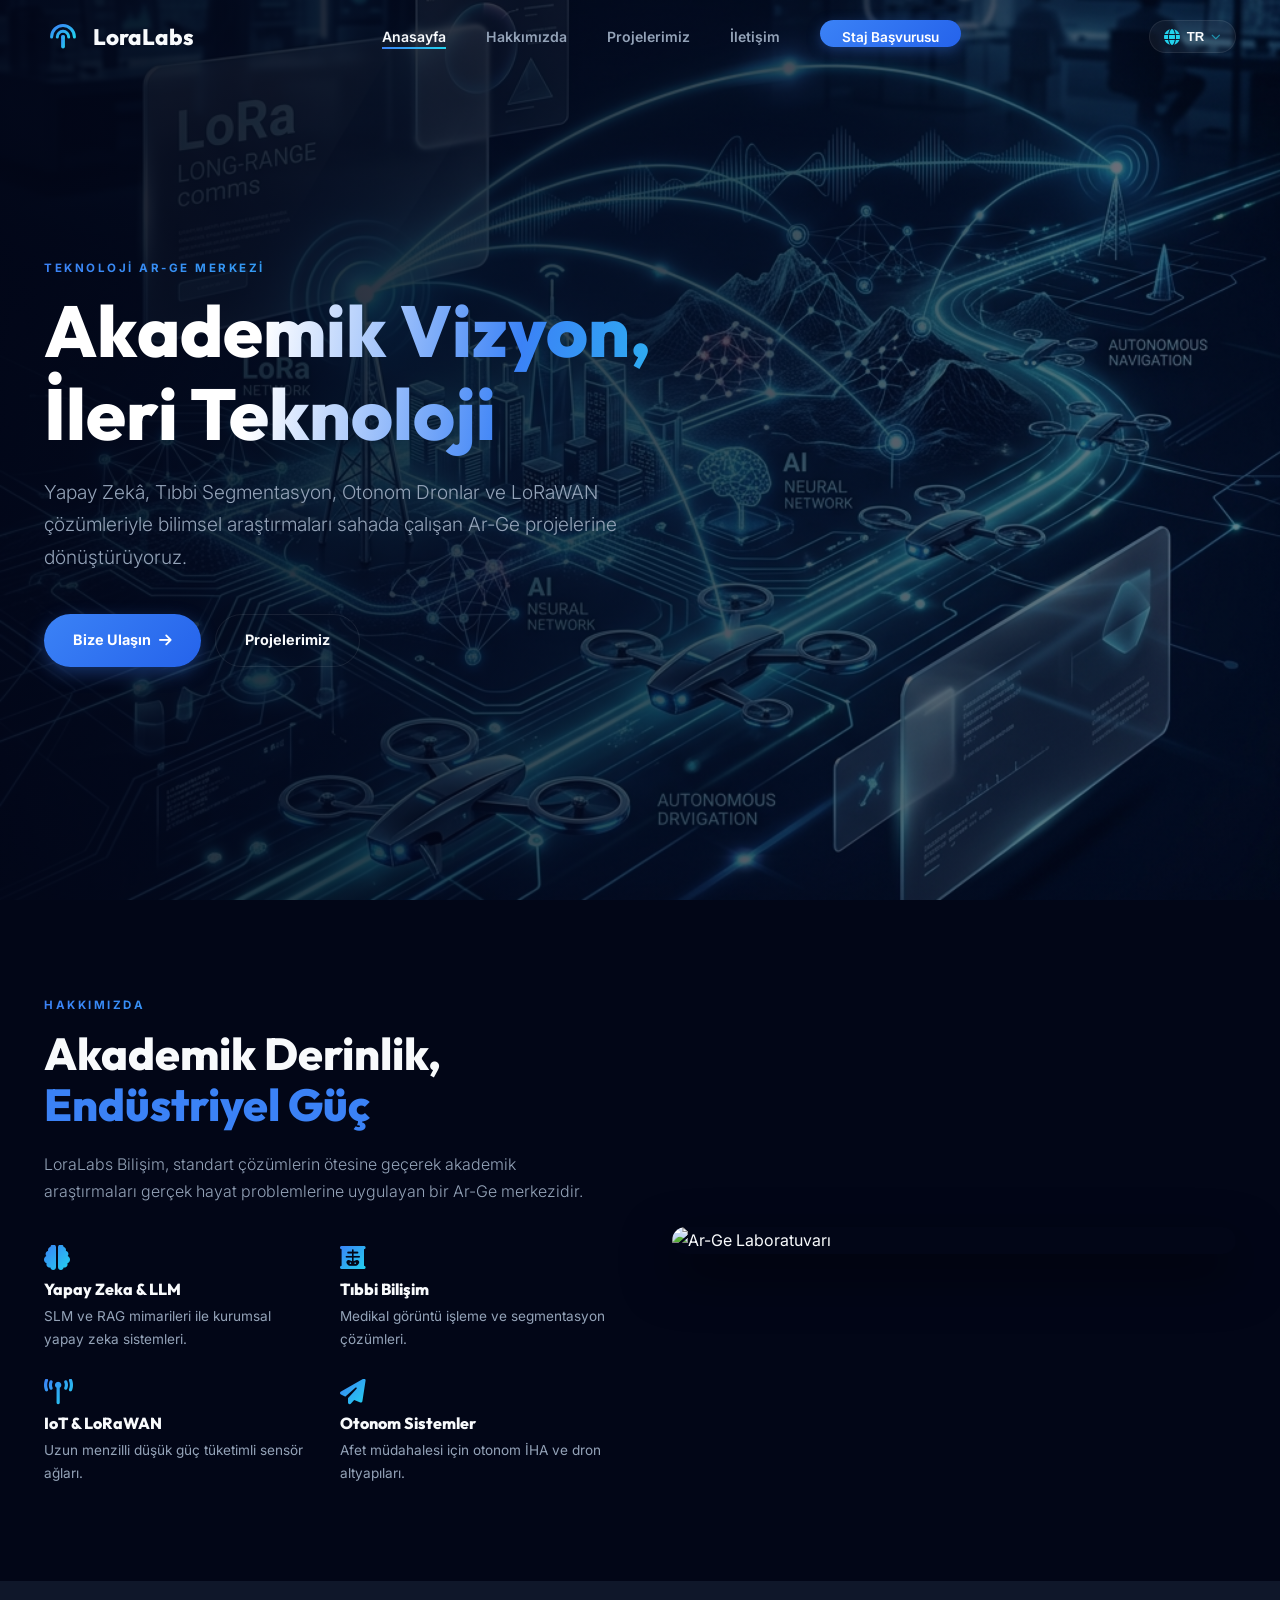
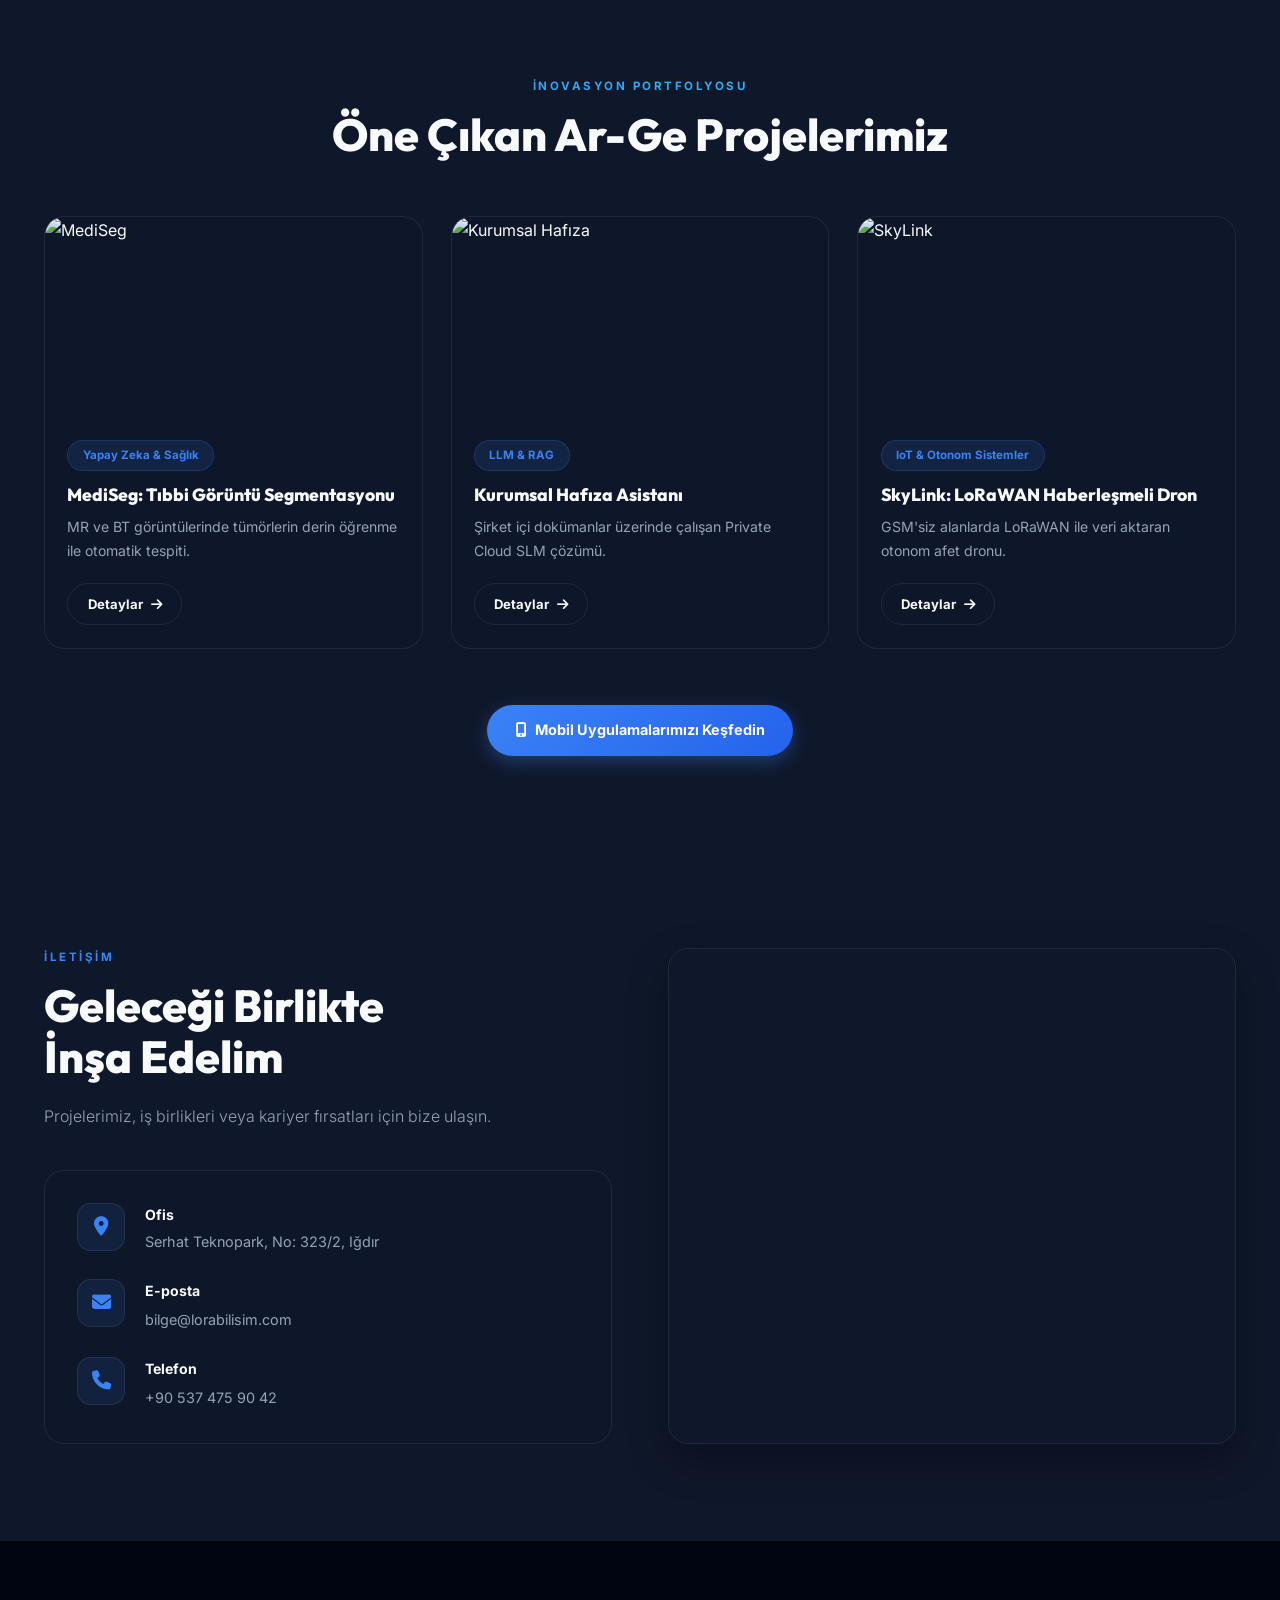
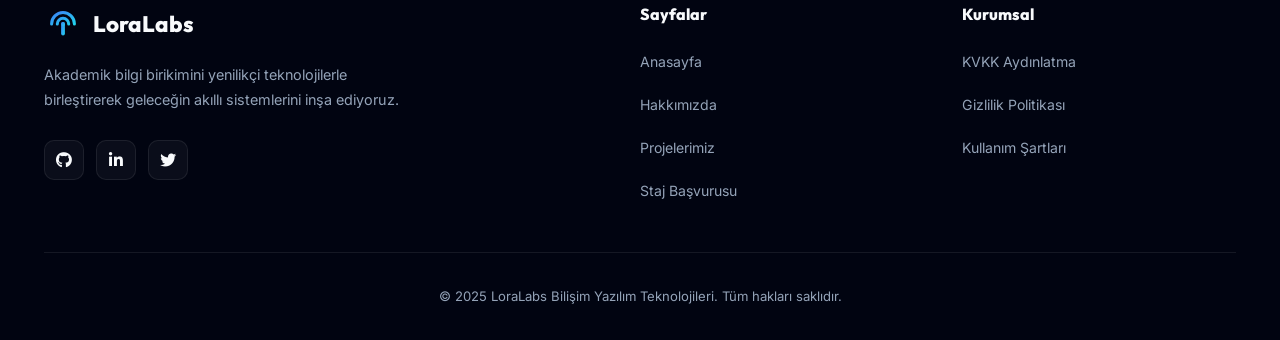
==== commit 921b482f: "Add files via upload" ====
--- a/index.html
+++ b/index.html
@@ -8,10 +8,21 @@
     <link rel="stylesheet" href="https://cdnjs.cloudflare.com/ajax/libs/font-awesome/6.4.0/css/all.min.css">
     <link href="https://fonts.googleapis.com/css2?family=Outfit:wght@400;600;800&family=Inter:wght@300;400;600&display=swap" rel="stylesheet">
     <link rel="stylesheet" href="style.css">
+    <style>
+        /* GT element: rendered off-screen (NOT display:none) so combo initializes */
+        #google_translate_element {
+            position: fixed; top: -500px; left: -500px;
+            width: 1px; height: 1px; overflow: hidden; opacity: 0; pointer-events: none;
+        }
+        /* Kill Google's injected UI bar */
+        .goog-te-banner-frame, .skiptranslate > iframe { display:none !important; }
+        .goog-te-gadget { opacity: 0; pointer-events: none; height: 0; overflow: hidden; }
+        body { top: 0 !important; }
+        font[style*="vertical-align"] { vertical-align: inherit !important; }
+    </style>
 </head>
 <body>
 
-<!-- ============ HEADER ============ -->
 <header id="header">
     <div class="nav-inner">
         <a href="#home" class="logo">
@@ -27,24 +38,40 @@
                 <li><a href="staj.html" class="nav-cta">Staj Başvurusu</a></li>
             </ul>
         </nav>
-        <button class="hamburger" id="hamburger" aria-label="Menü">
-            <span></span>
-            <span></span>
-            <span></span>
-        </button>
+        <div class="nav-right-group">
+            <div class="lang-wrapper">
+                <button class="lang-btn" id="lang-btn" aria-label="Dil Seç">
+                    <i class="fas fa-globe"></i>
+                    <span class="lang-label" id="lang-current">TR</span>
+                    <i class="fas fa-chevron-down" style="font-size:0.6rem;opacity:0.6;"></i>
+                </button>
+                <div class="lang-dropdown" id="lang-dropdown">
+                    <button class="lang-option" data-lang="tr"><span class="flag">🇹🇷</span> Türkçe</button>
+                    <button class="lang-option" data-lang="en"><span class="flag">🇬🇧</span> English</button>
+                    <button class="lang-option" data-lang="de"><span class="flag">🇩🇪</span> Deutsch</button>
+                    <button class="lang-option" data-lang="fr"><span class="flag">🇫🇷</span> Français</button>
+                    <button class="lang-option" data-lang="ar"><span class="flag">🇸🇦</span> العربية</button>
+                    <button class="lang-option" data-lang="ru"><span class="flag">🇷🇺</span> Русский</button>
+                    <button class="lang-option" data-lang="es"><span class="flag">🇪🇸</span> Español</button>
+                </div>
+            </div>
+            <button class="hamburger" id="hamburger" aria-label="Menü">
+                <span></span><span></span><span></span>
+            </button>
+        </div>
     </div>
 </header>
 
-<!-- ============ HERO ============ -->
+<!-- GT mount: off-screen but rendered (not display:none!) -->
+<div id="google_translate_element"></div>
+
 <section id="home" class="hero">
     <div class="hero-overlay"></div>
     <div class="wrapper">
         <div class="hero-content">
             <p class="eyebrow reveal">Teknoloji Ar-Ge Merkezi</p>
             <h1 class="reveal">Akademik Vizyon,<br>İleri Teknoloji</h1>
-            <p class="hero-desc reveal">
-                Yapay Zekâ, Tıbbi Segmentasyon, Otonom Dronlar ve LoRaWAN çözümleriyle bilimsel araştırmaları sahada çalışan Ar-Ge projelerine dönüştürüyoruz.
-            </p>
+            <p class="hero-desc reveal">Yapay Zekâ, Tıbbi Segmentasyon, Otonom Dronlar ve LoRaWAN çözümleriyle bilimsel araştırmaları sahada çalışan Ar-Ge projelerine dönüştürüyoruz.</p>
             <div class="hero-actions reveal">
                 <a href="#contact" class="btn btn-primary">Bize Ulaşın <i class="fas fa-arrow-right"></i></a>
                 <a href="#projects" class="btn btn-ghost">Projelerimiz</a>
@@ -53,37 +80,18 @@
     </div>
 </section>
 
-<!-- ============ ABOUT ============ -->
 <section id="about" class="section-pad">
     <div class="wrapper">
         <div class="two-col">
             <div class="col-text reveal">
                 <p class="eyebrow">Hakkımızda</p>
                 <h2>Akademik Derinlik,<br><span class="text-blue">Endüstriyel Güç</span></h2>
-                <p class="body-text">
-                    LoraLabs Bilişim, standart çözümlerin ötesine geçerek akademik araştırmaları gerçek hayat problemlerine uygulayan bir Ar-Ge merkezidir.
-                </p>
+                <p class="body-text">LoraLabs Bilişim, standart çözümlerin ötesine geçerek akademik araştırmaları gerçek hayat problemlerine uygulayan bir Ar-Ge merkezidir.</p>
                 <div class="features-grid">
-                    <div class="feat">
-                        <i class="fas fa-brain"></i>
-                        <h3>Yapay Zeka &amp; LLM</h3>
-                        <p>SLM ve RAG mimarileri ile kurumsal yapay zeka sistemleri.</p>
-                    </div>
-                    <div class="feat">
-                        <i class="fas fa-x-ray"></i>
-                        <h3>Tıbbi Bilişim</h3>
-                        <p>Medikal görüntü işleme ve segmentasyon çözümleri.</p>
-                    </div>
-                    <div class="feat">
-                        <i class="fas fa-broadcast-tower"></i>
-                        <h3>IoT &amp; LoRaWAN</h3>
-                        <p>Uzun menzilli düşük güç tüketimli sensör ağları.</p>
-                    </div>
-                    <div class="feat">
-                        <i class="fas fa-paper-plane"></i>
-                        <h3>Otonom Sistemler</h3>
-                        <p>Afet müdahalesi için otonom İHA ve dron altyapıları.</p>
-                    </div>
+                    <div class="feat"><i class="fas fa-brain"></i><h3>Yapay Zeka &amp; LLM</h3><p>SLM ve RAG mimarileri ile kurumsal yapay zeka sistemleri.</p></div>
+                    <div class="feat"><i class="fas fa-x-ray"></i><h3>Tıbbi Bilişim</h3><p>Medikal görüntü işleme ve segmentasyon çözümleri.</p></div>
+                    <div class="feat"><i class="fas fa-broadcast-tower"></i><h3>IoT &amp; LoRaWAN</h3><p>Uzun menzilli düşük güç tüketimli sensör ağları.</p></div>
+                    <div class="feat"><i class="fas fa-paper-plane"></i><h3>Otonom Sistemler</h3><p>Afet müdahalesi için otonom İHA ve dron altyapıları.</p></div>
                 </div>
             </div>
             <div class="col-img reveal">
@@ -93,7 +101,6 @@
     </div>
 </section>
 
-<!-- ============ PROJECTS ============ -->
 <section id="projects" class="section-pad section-dark">
     <div class="wrapper">
         <div class="section-header reveal">
@@ -102,9 +109,7 @@
         </div>
         <div class="cards-grid">
             <div class="card reveal">
-                <div class="card-img">
-                    <img src="https://images.unsplash.com/photo-1576091160399-112ba8d25d1d?auto=format&fit=crop&w=800&q=80" alt="MediSeg">
-                </div>
+                <div class="card-img"><img src="https://images.unsplash.com/photo-1576091160399-112ba8d25d1d?auto=format&fit=crop&w=800&q=80" alt="MediSeg"></div>
                 <div class="card-body">
                     <span class="badge">Yapay Zeka &amp; Sağlık</span>
                     <h3>MediSeg: Tıbbi Görüntü Segmentasyonu</h3>
@@ -113,9 +118,7 @@
                 </div>
             </div>
             <div class="card reveal">
-                <div class="card-img">
-                    <img src="https://images.unsplash.com/photo-1677442136019-21780ecad995?auto=format&fit=crop&w=800&q=80" alt="Kurumsal Hafıza">
-                </div>
+                <div class="card-img"><img src="https://images.unsplash.com/photo-1677442136019-21780ecad995?auto=format&fit=crop&w=800&q=80" alt="Kurumsal Hafıza"></div>
                 <div class="card-body">
                     <span class="badge">LLM &amp; RAG</span>
                     <h3>Kurumsal Hafıza Asistanı</h3>
@@ -124,9 +127,7 @@
                 </div>
             </div>
             <div class="card reveal">
-                <div class="card-img">
-                    <img src="https://images.unsplash.com/photo-1473968512647-3e447244af8f?auto=format&fit=crop&w=800&q=80" alt="SkyLink">
-                </div>
+                <div class="card-img"><img src="https://images.unsplash.com/photo-1473968512647-3e447244af8f?auto=format&fit=crop&w=800&q=80" alt="SkyLink"></div>
                 <div class="card-body">
                     <span class="badge">IoT &amp; Otonom Sistemler</span>
                     <h3>SkyLink: LoRaWAN Haberleşmeli Dron</h3>
@@ -135,11 +136,17 @@
                 </div>
             </div>
         </div>
+        <div class="projects-footer reveal" style="margin-top: 3.5rem; text-align: center;">
+            <a href="apps.html" target="_blank" class="btn btn-primary">
+                <i class="fas fa-mobile-alt"></i> Mobil Uygulamalarımızı Keşfedin
+            </a>
+        </div>
     </div>
 </section>
 
+
 <!-- ============ CONTACT ============ -->
-<section id="contact" class="section-pad">
+<section id="contact" class="section-pad section-dark">
     <div class="wrapper">
         <div class="two-col contact-layout">
             <div class="col-text reveal">
@@ -149,46 +156,30 @@
                 <div class="contact-list">
                     <div class="contact-row">
                         <span class="contact-icon"><i class="fas fa-map-marker-alt"></i></span>
-                        <div>
-                            <strong>Ofis</strong>
-                            <p>Serhat Teknopark, No: 323/2, Iğdır</p>
-                        </div>
+                        <div><strong>Ofis</strong><p>Serhat Teknopark, No: 323/2, Iğdır</p></div>
                     </div>
                     <div class="contact-row">
                         <span class="contact-icon"><i class="fas fa-envelope"></i></span>
-                        <div>
-                            <strong>E-posta</strong>
-                            <a href="mailto:bilge@lorabilisim.com">bilge@lorabilisim.com</a>
-                        </div>
+                        <div><strong>E-posta</strong><a href="mailto:bilge@lorabilisim.com">bilge@lorabilisim.com</a></div>
                     </div>
                     <div class="contact-row">
                         <span class="contact-icon"><i class="fas fa-phone"></i></span>
-                        <div>
-                            <strong>Telefon</strong>
-                            <a href="tel:+905374759042">+90 537 475 90 42</a>
-                        </div>
+                        <div><strong>Telefon</strong><a href="tel:+905374759042">+90 537 475 90 42</a></div>
                     </div>
                 </div>
             </div>
             <div class="map-box reveal">
-                <iframe
-                    src="https://www.google.com/maps/embed?pb=!1m18!1m12!1m3!1d98072.27064853944!2d43.99946464945454!3d39.8124095617356!2m3!1f0!2f0!3f0!3m2!1i1024!2i768!4f13.1!3m3!1m2!1s0x406b2fab2a184fc9%3A0x3221cb3bac043e25!2sLoraLabs%20Bili%C5%9Fim%20Yaz%C4%B1l%C4%B1m%20Teknolojileri!5e0!3m2!1str!2str!4v1763994127459!5m2!1str!2str"
-                    allowfullscreen="" loading="lazy" title="LoraLabs Harita">
-                </iframe>
+                <iframe src="https://www.google.com/maps/embed?pb=!1m18!1m12!1m3!1d98072.27064853944!2d43.99946464945454!3d39.8124095617356!2m3!1f0!2f0!3f0!3m2!1i1024!2i768!4f13.1!3m3!1m2!1s0x406b2fab2a184fc9%3A0x3221cb3bac043e25!2sLoraLabs%20Bili%C5%9Fim%20Yaz%C4%B1l%C4%B1m%20Teknolojileri!5e0!3m2!1str!2str!4v1763994127459!5m2!1str!2str" allowfullscreen="" loading="lazy" title="LoraLabs Harita"></iframe>
             </div>
         </div>
     </div>
 </section>
 
-<!-- ============ FOOTER ============ -->
 <footer>
     <div class="wrapper">
         <div class="footer-inner">
             <div class="footer-brand">
-                <a href="#home" class="logo">
-                    <img src="logo_lora.svg" alt="LoraLabs">
-                    <span>LoraLabs</span>
-                </a>
+                <a href="#home" class="logo"><img src="logo_lora.svg" alt="LoraLabs"><span>LoraLabs</span></a>
                 <p>Akademik bilgi birikimini yenilikçi teknolojilerle birleştirerek geleceğin akıllı sistemlerini inşa ediyoruz.</p>
                 <div class="socials">
                     <a href="https://github.com/lorabilisim" target="_blank" rel="noopener"><i class="fab fa-github"></i></a>
@@ -221,5 +212,97 @@
 </footer>
 
 <script src="main.js"></script>
+
+<!-- Google Translate API -->
+<script>
+function googleTranslateElementInit() {
+    new google.translate.TranslateElement({
+        pageLanguage: 'tr',
+        includedLanguages: 'tr,en,de,fr,ar,ru,es',
+        autoDisplay: false
+    }, 'google_translate_element');
+}
+</script>
+<script src="https://translate.google.com/translate_a/element.js?cb=googleTranslateElementInit"></script>
+
+<script>
+(function () {
+    var LABELS = { tr:'TR', en:'EN', de:'DE', fr:'FR', ar:'AR', ru:'RU', es:'ES' };
+    var langBtn  = document.getElementById('lang-btn');
+    var dropdown = document.getElementById('lang-dropdown');
+    var label    = document.getElementById('lang-current');
+    var options  = document.querySelectorAll('.lang-option');
+    var KEY      = 'll_lang';
+    var saved    = localStorage.getItem(KEY) || 'tr';
+
+    /* Set initial UI state */
+    label.textContent = LABELS[saved] || saved.toUpperCase();
+    options.forEach(function(o) {
+        o.classList.toggle('active', o.getAttribute('data-lang') === saved);
+    });
+
+    /* Toggle dropdown */
+    langBtn.addEventListener('click', function(e) {
+        e.stopPropagation();
+        dropdown.classList.toggle('open');
+    });
+    document.addEventListener('click', function() { dropdown.classList.remove('open'); });
+    dropdown.addEventListener('click', function(e) { e.stopPropagation(); });
+
+    /* Fire translation via GT's hidden combo select */
+    function applyGT(lang, attempt) {
+        attempt = attempt || 0;
+        if (lang === 'tr') return;
+        var combo = document.querySelector('select.goog-te-combo');
+        if (combo) {
+            combo.value = lang;
+            combo.dispatchEvent(new Event('change', { bubbles: true }));
+        } else if (attempt < 30) {
+            setTimeout(function() { applyGT(lang, attempt + 1); }, 300);
+        }
+    }
+
+    /* Auto-apply saved language after GT loads */
+    if (saved !== 'tr') {
+        setTimeout(function() { applyGT(saved, 0); }, 1200);
+    }
+
+    /* Handle clicks */
+    options.forEach(function(btn) {
+        btn.addEventListener('click', function() {
+            var lang = btn.getAttribute('data-lang');
+            localStorage.setItem(KEY, lang);
+            label.textContent = LABELS[lang] || lang.toUpperCase();
+            options.forEach(function(o) { o.classList.toggle('active', o.getAttribute('data-lang') === lang); });
+            dropdown.classList.remove('open');
+
+            if (lang === 'tr') {
+                localStorage.setItem(KEY, 'tr');
+                location.reload();
+            } else {
+                var combo = document.querySelector('select.goog-te-combo');
+                if (combo) {
+                    applyGT(lang, 0);
+                } else {
+                    /* GT not ready yet — save and reload, auto-apply will fire */
+                    location.reload();
+                }
+            }
+        });
+    });
+
+    /* Suppress GT's injected top bar continuously */
+    function killBar() {
+        var bar = document.querySelector('.goog-te-banner-frame');
+        if (bar) bar.style.display = 'none';
+        if (document.body.style.top && document.body.style.top !== '0px') document.body.style.top = '0px';
+    }
+    [400, 800, 1500, 3000].forEach(function(ms) { setTimeout(killBar, ms); });
+    new MutationObserver(killBar).observe(document.documentElement, {
+        childList: true, subtree: true, attributes: true, attributeFilter: ['style']
+    });
+})();
+</script>
+
 </body>
 </html>
--- a/style.css
+++ b/style.css
@@ -150,6 +150,7 @@
     background: rgba(2,6,23,0.9);
     backdrop-filter: blur(20px);
     padding: 0.7rem 0;
+    padding-top: calc(0.7rem + env(safe-area-inset-top, 0px));
     border-bottom: 1px solid var(--border);
 }
 
@@ -181,6 +182,77 @@
 }
 
 /* Desktop nav */
+.nav-right-group {
+    display: flex;
+    align-items: center;
+    gap: 1rem;
+}
+
+/* Language Switcher */
+.lang-btn {
+    display: flex;
+    align-items: center;
+    gap: 0.4rem;
+    background: rgba(255,255,255,0.05);
+    border: 1.5px solid var(--border);
+    border-radius: 50px;
+    padding: 0.45rem 0.9rem;
+    font-size: 0.82rem;
+    font-weight: 600;
+    color: var(--white);
+    cursor: pointer;
+    transition: all 0.25s var(--ease);
+    white-space: nowrap;
+    position: relative;
+    z-index: 200;
+}
+.lang-btn:hover {
+    border-color: var(--blue);
+    background: rgba(59,130,246,0.1);
+}
+.lang-btn i { font-size: 1rem; color: var(--cyan); }
+
+.lang-dropdown {
+    position: absolute;
+    top: calc(100% + 10px);
+    right: 0;
+    background: var(--navy-mid);
+    border: 1px solid var(--border);
+    border-radius: 16px;
+    padding: 0.6rem;
+    min-width: 180px;
+    box-shadow: 0 16px 40px rgba(0,0,0,0.5);
+    z-index: 9999;
+    display: none;
+    flex-direction: column;
+    gap: 0.2rem;
+    backdrop-filter: blur(12px);
+}
+.lang-dropdown.open { display: flex; }
+
+.lang-option {
+    display: flex;
+    align-items: center;
+    gap: 0.7rem;
+    padding: 0.65rem 0.9rem;
+    border-radius: 10px;
+    font-size: 0.88rem;
+    font-weight: 500;
+    color: var(--slate);
+    cursor: pointer;
+    transition: all 0.2s;
+    border: none;
+    background: none;
+    text-align: left;
+    width: 100%;
+}
+.lang-option:hover { background: rgba(59,130,246,0.1); color: var(--white); }
+.lang-option.active { color: var(--blue); font-weight: 700; }
+.lang-option .flag { font-size: 1.2rem; }
+
+.lang-wrapper {
+    position: relative;
+}
 .nav-menu ul {
     display: flex;
     align-items: center;
@@ -426,6 +498,151 @@
     margin-bottom: 1.25rem;
 }
 
+/* ---------- APP SHOWCASE SECTIONS ---------- */
+.app-section {
+    padding-block: 8rem;
+    position: relative;
+    overflow: hidden;
+    border-bottom: 1px solid var(--border);
+}
+
+.app-section::before {
+    content: '';
+    position: absolute;
+    top: 50%;
+    left: 50%;
+    width: 120%;
+    height: 120%;
+    background: radial-gradient(circle, rgba(59, 130, 246, 0.03) 0%, transparent 70%);
+    transform: translate(-50%, -50%);
+    pointer-events: none;
+}
+
+.app-section:nth-child(even) {
+    background: rgba(255,255,255,0.01);
+}
+
+.app-grid {
+    display: grid;
+    grid-template-columns: 1fr 1.1fr;
+    gap: 6rem;
+    align-items: center;
+}
+
+.app-section:nth-child(even) .app-grid {
+    grid-template-columns: 1.1fr 1fr;
+}
+
+/* Compact Slider Styling - Production Grade */
+.app-slider-container {
+    position: relative;
+    width: 100%;
+    max-width: 320px;
+    margin: 0 auto;
+    border-radius: 40px;
+    padding: 10px;
+    background: #0f172a;
+    box-shadow: 0 40px 100px -20px rgba(0,0,0,0.8), 
+                inset 0 0 0 1px rgba(255,255,255,0.1);
+}
+
+.app-slider-inner {
+    position: relative;
+    border-radius: 32px;
+    overflow: hidden;
+    aspect-ratio: 9 / 19;
+    background: #000;
+}
+
+.app-slider {
+    display: flex;
+    width: 100%;
+    height: 100%;
+    overflow-x: auto;
+    scroll-snap-type: x mandatory;
+    scrollbar-width: none;
+    cursor: grab;
+}
+.app-slider:active { cursor: grabbing; }
+.app-slider::-webkit-scrollbar { display: none; }
+
+.app-slide {
+    flex: 0 0 100%;
+    width: 100%;
+    height: 100%;
+    scroll-snap-align: start;
+}
+
+.app-slide img {
+    width: 100%;
+    height: 100%;
+    object-fit: cover;
+}
+
+/* Google Play Badge Button */
+.play-badge {
+    display: inline-flex;
+    align-items: center;
+    gap: 0.8rem;
+    background: #000;
+    color: #fff;
+    padding: 0.8rem 1.6rem;
+    border-radius: 12px;
+    border: 1px solid rgba(255,255,255,0.2);
+    transition: all 0.3s var(--ease);
+    text-decoration: none;
+}
+
+.play-badge:hover {
+    background: #111;
+    border-color: var(--blue);
+    transform: translateY(-3px);
+    box-shadow: 0 10px 20px rgba(0,0,0,0.3);
+}
+
+.play-badge i { font-size: 1.8rem; }
+.play-badge .badge-text { display: flex; flex-direction: column; line-height: 1; }
+.play-badge .badge-text span:first-child { font-size: 0.65rem; text-transform: uppercase; margin-bottom: 2px; opacity: 0.8; }
+.play-badge .badge-text span:last-child { font-size: 1.1rem; font-weight: 700; }
+
+.app-feature-item {
+    background: rgba(255,255,255,0.02);
+    padding: 1.5rem;
+    border-radius: 20px;
+    border: 1px solid var(--border);
+    transition: all 0.3s var(--ease);
+}
+.app-feature-item:hover {
+    background: rgba(255,255,255,0.04);
+    border-color: rgba(59,130,246,0.3);
+    transform: translateY(-5px);
+}
+
+/* ---------- CONTACT ---------- */
+
+.app-feature-item {
+    display: flex;
+    gap: 0.75rem;
+}
+
+.app-feature-item i {
+    font-size: 1.2rem;
+    color: var(--blue);
+    margin-top: 0.2rem;
+}
+
+.app-feature-item h4 {
+    font-size: 0.95rem;
+    margin-bottom: 0.2rem;
+    color: var(--white);
+}
+
+.app-feature-item p {
+    font-size: 0.85rem;
+    color: var(--slate);
+    line-height: 1.4;
+}
+
 /* ---------- CONTACT ---------- */
 .contact-layout {
     gap: 3.5rem;
@@ -480,13 +697,14 @@
     border-radius: 20px;
     overflow: hidden;
     border: 1px solid var(--border);
-    min-height: 380px;
+    height: 100%;
+    min-height: 420px;
     box-shadow: 0 16px 40px rgba(0,0,0,0.3);
 }
 .map-box iframe {
     width: 100%;
     height: 100%;
-    min-height: 380px;
+    min-height: 420px;
     border: none;
     display: block;
 }
@@ -496,6 +714,7 @@
     background: #010411;
     border-top: 1px solid var(--border);
     padding-block: 4rem 2rem;
+    overflow: hidden; /* Fixes mobile width issue */
 }
 
 .footer-inner {
@@ -511,6 +730,7 @@
     font-size: 0.9rem;
     margin-top: 1.25rem;
     max-width: 380px;
+    word-break: break-word; /* Prevents overflow */
 }
 
 .socials {
@@ -545,6 +765,7 @@
     font-size: 0.88rem;
     color: var(--slate);
     transition: color 0.25s, padding-left 0.25s;
+    word-break: break-word; /* Prevents long URLs from overflowing */
 }
 .footer-col a:hover { color: var(--blue); padding-left: 5px; }
 
@@ -593,12 +814,12 @@
     body { overflow-x: clip !important; max-width: 100vw !important; }
     .wrapper { padding-inline: 1.1rem; }
 
-    /* --- Nav becomes fullscreen overlay --- */
+    /* --- Nav overlay --- */
     .nav-menu {
         position: fixed;
         inset: 0;
-        z-index: 10000;                    /* Maximum z-index */
-        background: #020617;              /* Fully opaque — no bleed-through */
+        z-index: 10000;
+        background: #020617;
         display: flex;
         align-items: center;
         justify-content: center;
@@ -615,14 +836,39 @@
         align-items: center;
         gap: 1.5rem;
     }
-    .nav-menu a {
-        font-size: 1.4rem;
-        color: var(--white);
-    }
+    .nav-menu a { font-size: 1.4rem; color: var(--white); }
     .hamburger { display: flex; }
-    .nav-cta {
-        font-size: 1rem !important;
-    }
+    .nav-cta { font-size: 1rem !important; }
+
+    /* --- App Showcase --- */
+    .app-section { padding-block: 3.5rem; }
+    .app-grid {
+        grid-template-columns: 1fr !important;
+        gap: 2.5rem;
+    }
+    .app-section:nth-child(even) .col-img { order: -1; }
+    
+    .app-slider-container {
+        max-width: 240px;
+        border-width: 4px;
+    }
+
+    .app-features-list {
+        grid-template-columns: 1fr;
+        gap: 2rem;
+    }
+
+    /* Map full height on mobile */
+    .map-box,
+    .map-box iframe { min-height: 300px; }
+
+    /* Contact stacks */
+    .contact-layout { grid-template-columns: 1fr; gap: 2rem; }
+    .contact-list { padding: 1.4rem; }
+
+    /* lang button text hide on very small */
+    .lang-label { display: none; }
+    .lang-btn { padding: 0.45rem 0.65rem; }
 
     /* --- Hero --- */
     .hero {
